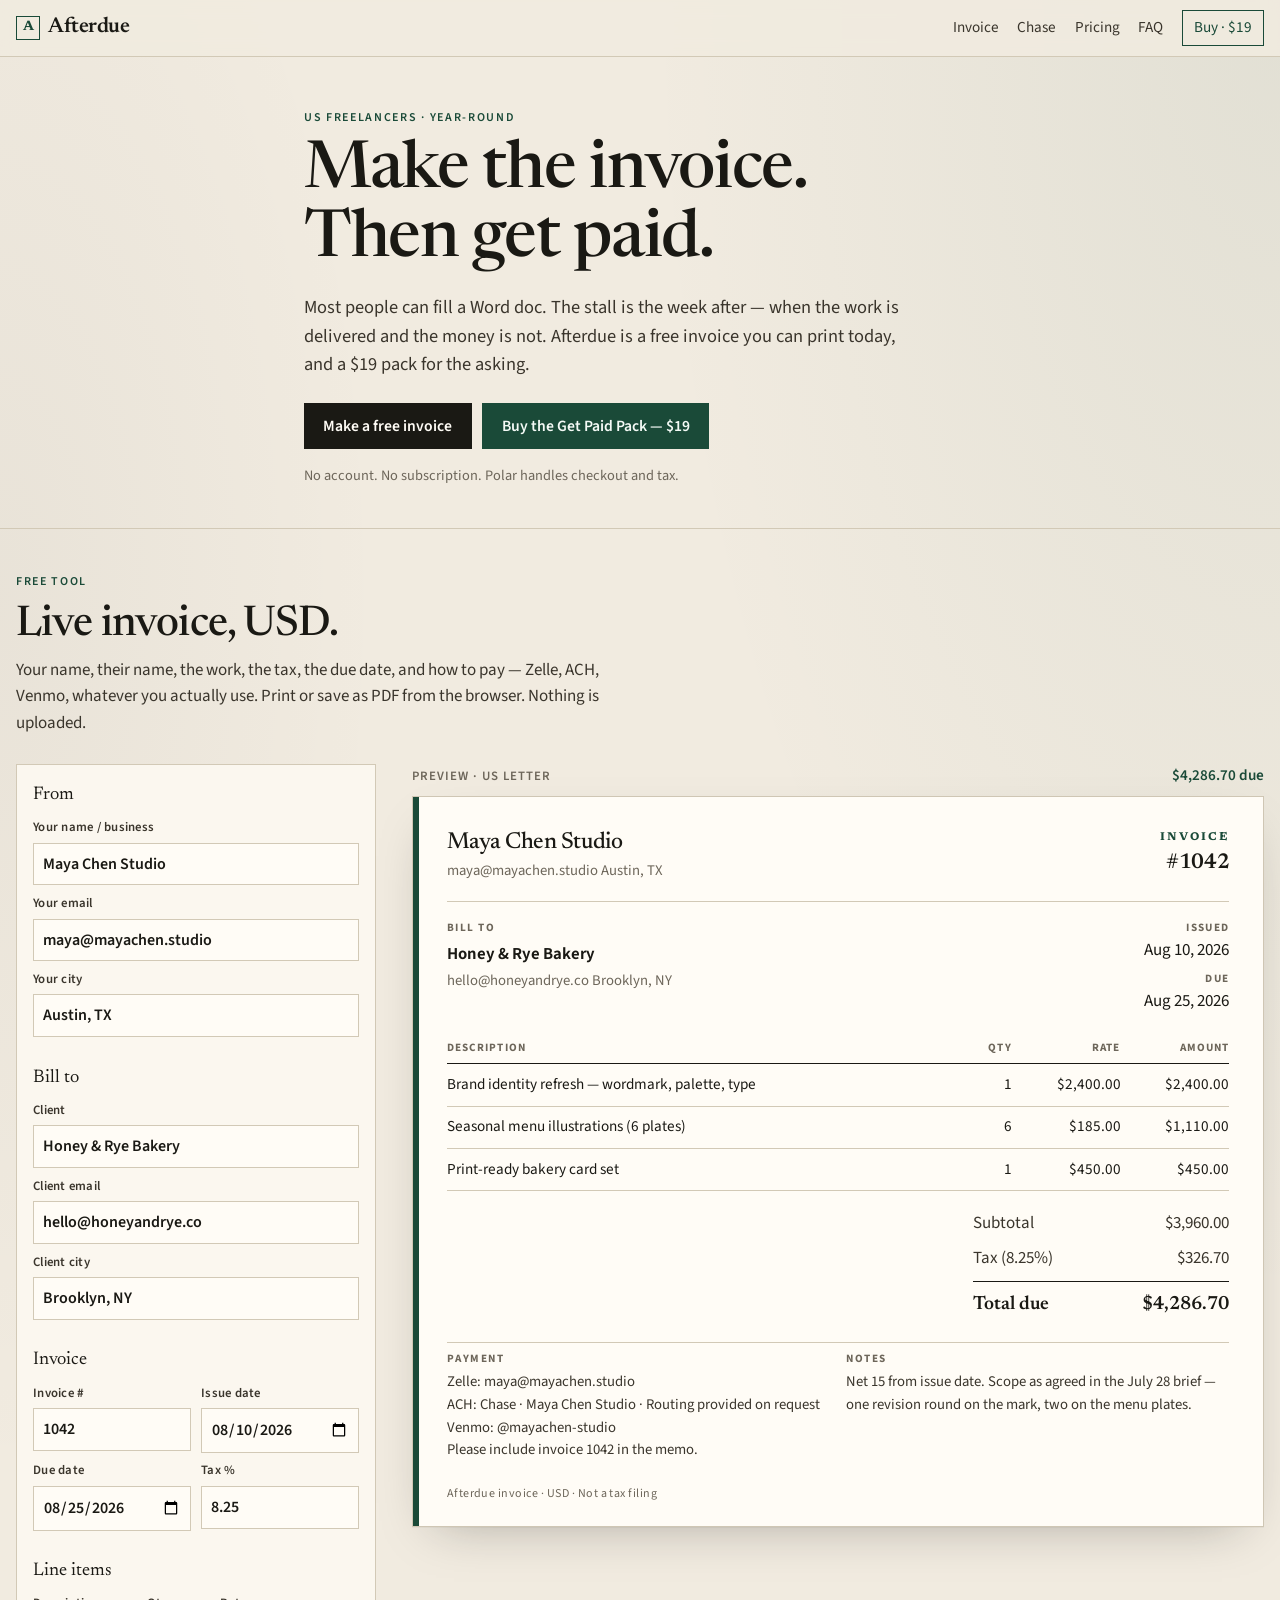
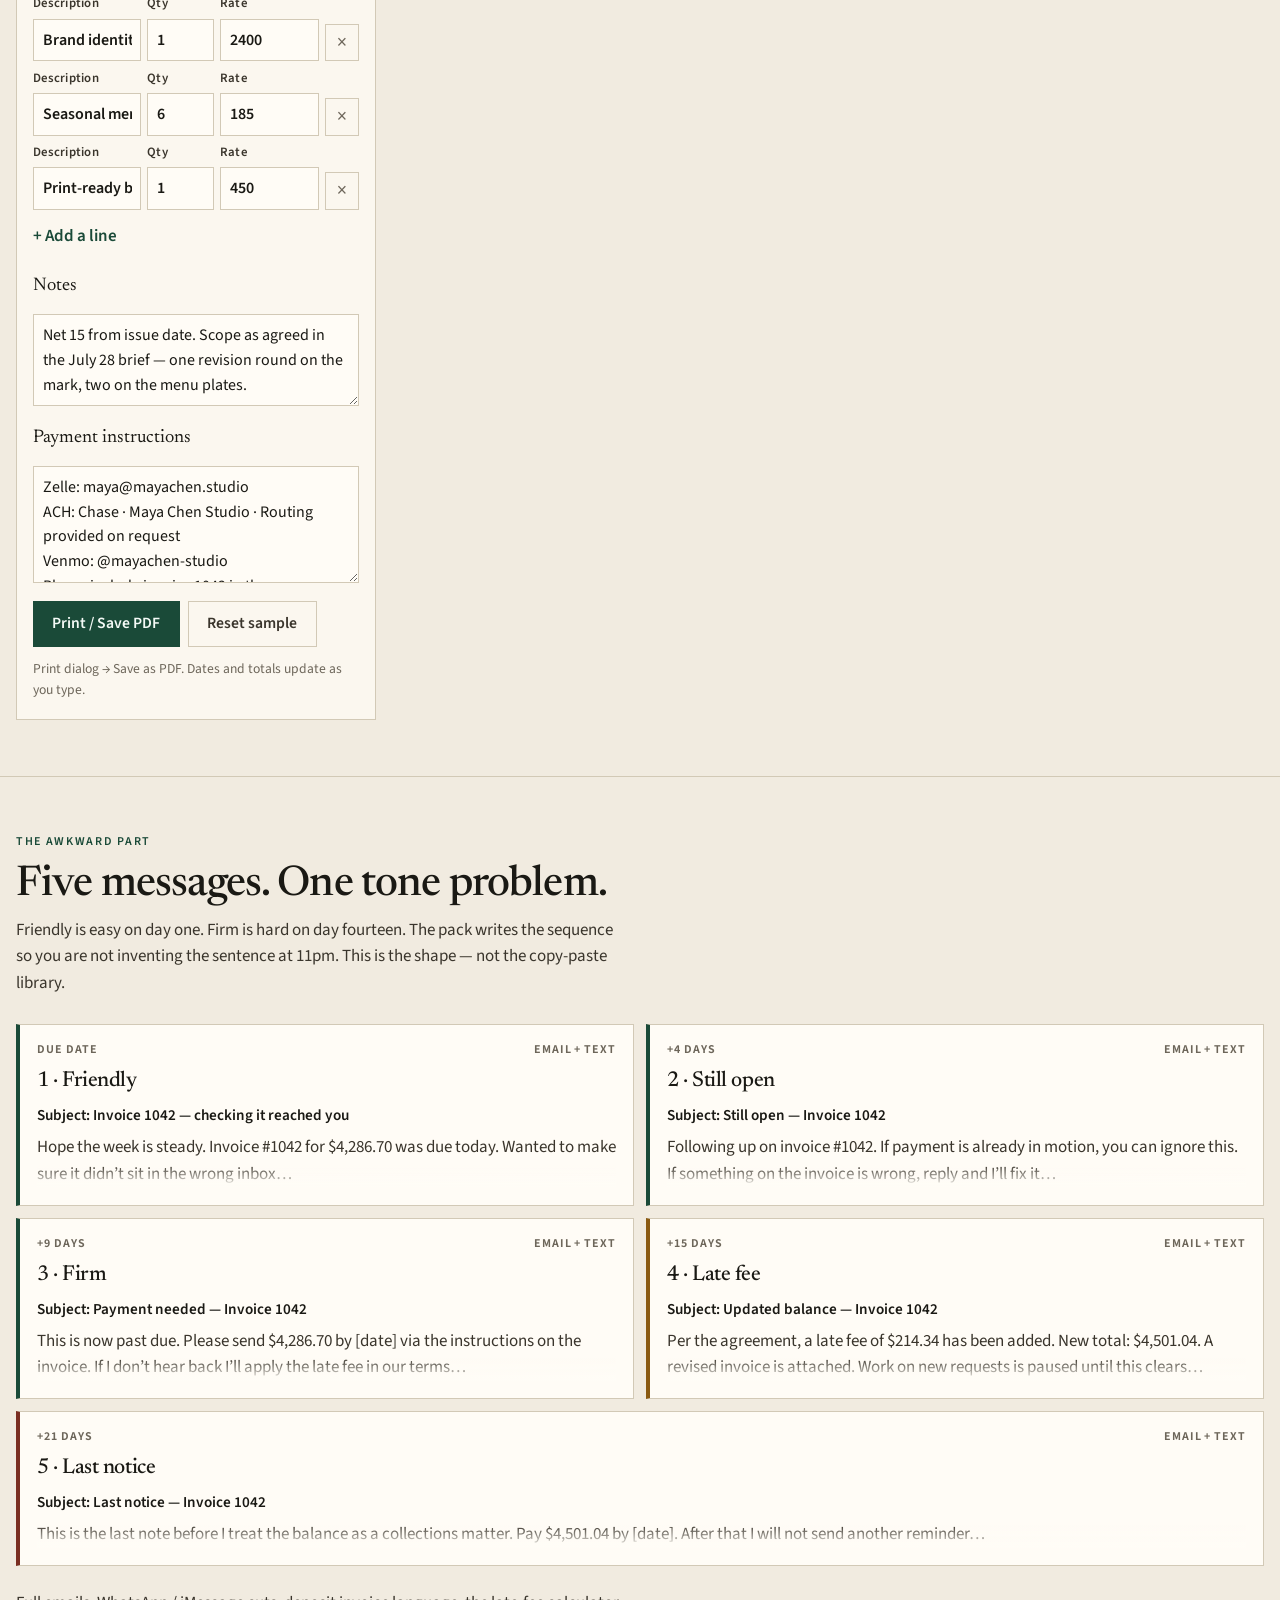
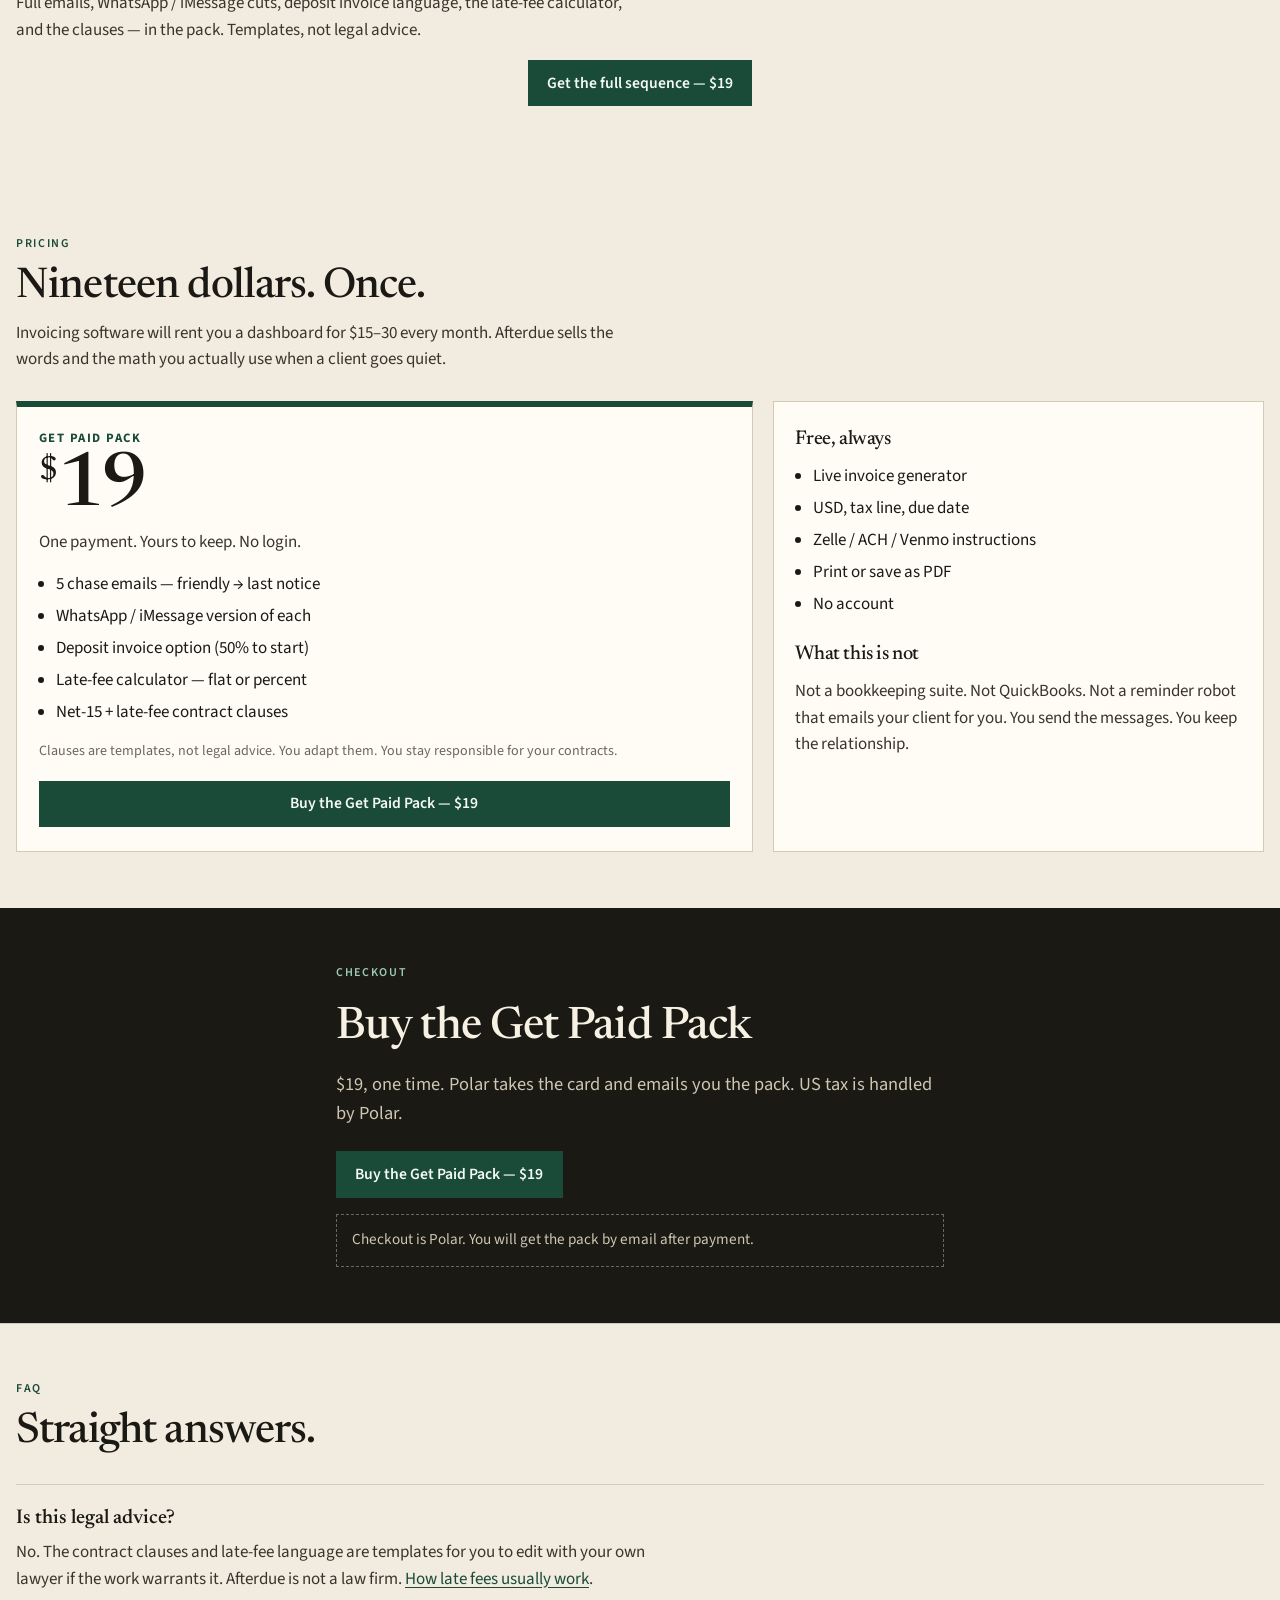
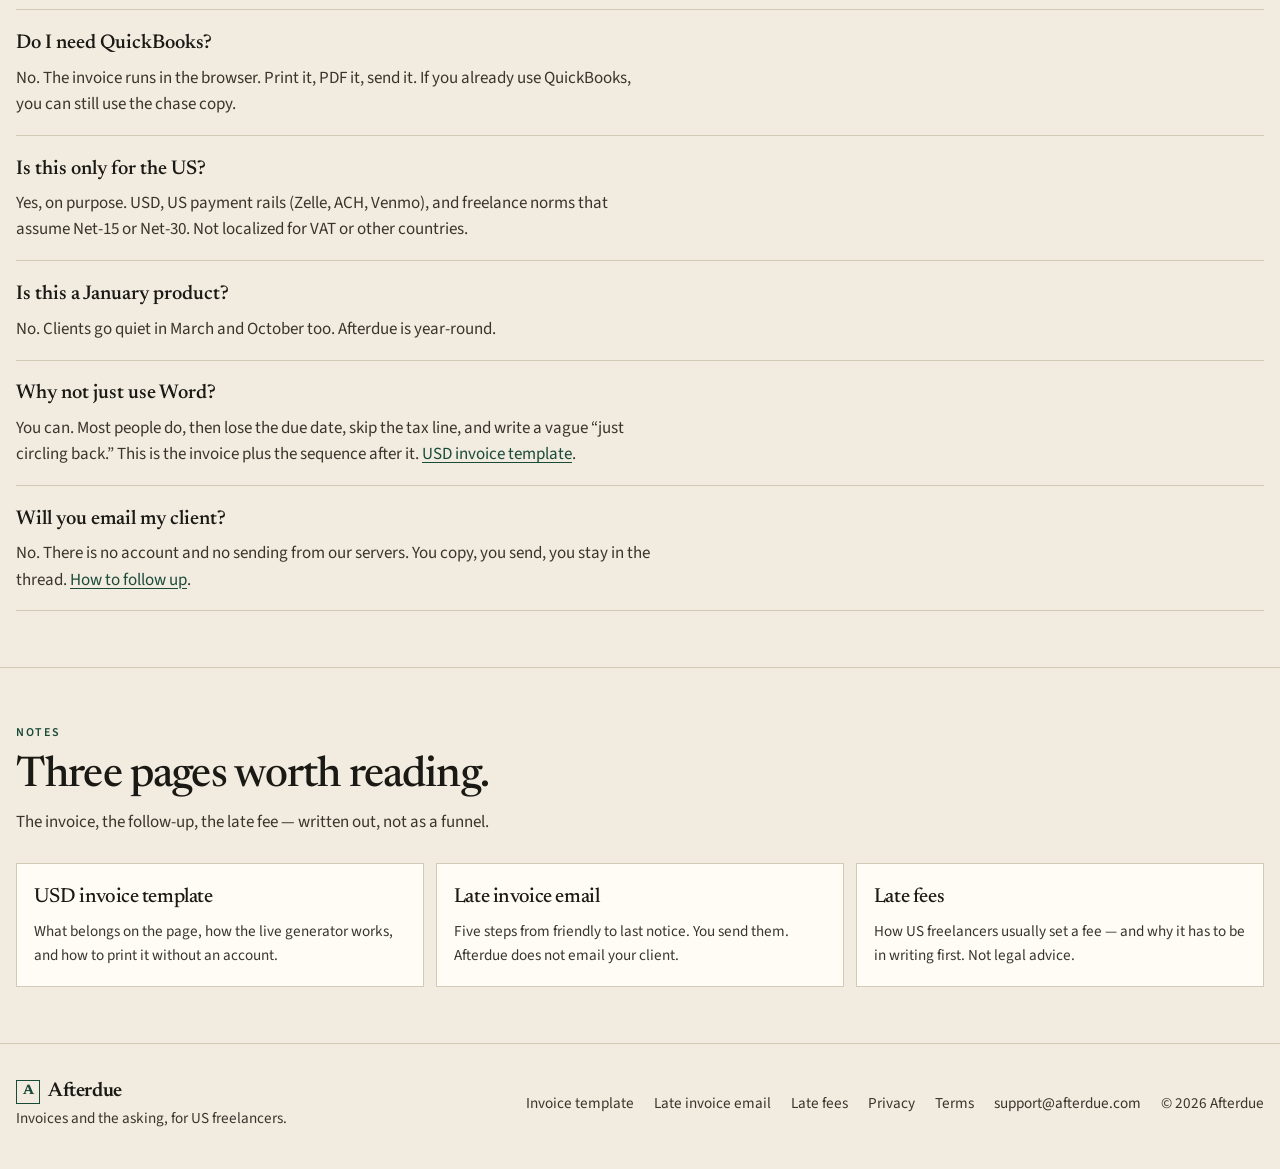
==== index.html @ ce50ef1e "Add Afterdue site, legal pages, and SEO guides" ====
<!DOCTYPE html>
<html lang="en">
<head>
  <meta charset="utf-8">
  <meta name="viewport" content="width=device-width, initial-scale=1">
  <title>Afterdue — Make the invoice. Then get paid.</title>
  <meta name="description" content="A free live invoice for US freelancers, plus a $19 Get Paid Pack: chase messages, deposit language, late-fee math, and Net-15 clauses. No signup. No monthly fee.">
  <link rel="canonical" href="https://afterdue.com/">
  <meta property="og:type" content="website">
  <meta property="og:site_name" content="Afterdue">
  <meta property="og:locale" content="en_US">
  <meta property="og:title" content="Afterdue — Make the invoice. Then get paid.">
  <meta property="og:description" content="A free live invoice for US freelancers, plus a $19 Get Paid Pack: chase messages, deposit language, late-fee math, and Net-15 clauses. No signup. No monthly fee.">
  <meta property="og:url" content="https://afterdue.com/">
  <meta name="twitter:card" content="summary">
  <meta name="twitter:title" content="Afterdue — Make the invoice. Then get paid.">
  <meta name="twitter:description" content="A free live invoice for US freelancers, plus a $19 Get Paid Pack: chase messages, deposit language, late-fee math, and Net-15 clauses. No signup. No monthly fee.">
  <meta name="theme-color" content="#1a1914">
  <link rel="icon" href="favicon.svg" type="image/svg+xml">
  <link rel="preconnect" href="https://fonts.googleapis.com">
  <link rel="preconnect" href="https://fonts.gstatic.com" crossorigin>
  <link href="https://fonts.googleapis.com/css2?family=Newsreader:ital,opsz,wght@0,6..72,400;0,6..72,500;0,6..72,600;0,6..72,700;1,6..72,400;1,6..72,500&family=Source+Sans+3:ital,wght@0,400;0,500;0,600;0,700;1,400&display=swap" rel="stylesheet">
  <link rel="stylesheet" href="styles.css">
  <script type="application/ld+json">
{
  "@context": "https://schema.org",
  "@graph": [
    {
      "@type": "Organization",
      "@id": "https://afterdue.com/#organization",
      "name": "Afterdue",
      "url": "https://afterdue.com",
      "email": "support@afterdue.com",
      "logo": "https://afterdue.com/favicon.svg",
      "founder": {
        "@type": "Person",
        "name": "Abhishek Raj"
      }
    },
    {
      "@type": "WebSite",
      "@id": "https://afterdue.com/#website",
      "name": "Afterdue",
      "url": "https://afterdue.com",
      "description": "A free live invoice for US freelancers, plus a $19 Get Paid Pack: chase messages, deposit language, late-fee math, and Net-15 clauses.",
      "publisher": {
        "@id": "https://afterdue.com/#organization"
      },
      "inLanguage": "en-US"
    },
    {
      "@type": "FAQPage",
      "@id": "https://afterdue.com/#faq",
      "url": "https://afterdue.com/#faq",
      "mainEntity": [
        {
          "@type": "Question",
          "name": "Is this legal advice?",
          "acceptedAnswer": {
            "@type": "Answer",
            "text": "No. The contract clauses and late-fee language are templates for you to edit with your own lawyer if the work warrants it. Afterdue is not a law firm."
          }
        },
        {
          "@type": "Question",
          "name": "Do I need QuickBooks?",
          "acceptedAnswer": {
            "@type": "Answer",
            "text": "No. The invoice runs in the browser. Print it, PDF it, send it. If you already use QuickBooks, you can still use the chase copy."
          }
        },
        {
          "@type": "Question",
          "name": "Is this only for the US?",
          "acceptedAnswer": {
            "@type": "Answer",
            "text": "Yes, on purpose. USD, US payment rails (Zelle, ACH, Venmo), and freelance norms that assume Net-15 or Net-30. Not localized for VAT or other countries."
          }
        },
        {
          "@type": "Question",
          "name": "Is this a January product?",
          "acceptedAnswer": {
            "@type": "Answer",
            "text": "No. Clients go quiet in March and October too. Afterdue is year-round."
          }
        },
        {
          "@type": "Question",
          "name": "Why not just use Word?",
          "acceptedAnswer": {
            "@type": "Answer",
            "text": "You can. Most people do, then lose the due date, skip the tax line, and write a vague “just circling back.” This is the invoice plus the sequence after it."
          }
        },
        {
          "@type": "Question",
          "name": "Will you email my client?",
          "acceptedAnswer": {
            "@type": "Answer",
            "text": "No. There is no account and no sending from our servers. You copy, you send, you stay in the thread."
          }
        }
      ]
    }
  ]
}
  </script>
</head>
<body>
  <a class="skip" href="#invoice">Skip to invoice</a>

  <header class="site-header no-print">
    <div class="wrap header-inner">
      <a class="wordmark" href="#top" aria-label="Afterdue home">
        <span class="mark" aria-hidden="true">A</span>
        Afterdue
      </a>
      <nav class="nav" aria-label="Primary">
        <a href="#invoice">Invoice</a>
        <a href="#chase">Chase</a>
        <a href="#pricing">Pricing</a>
        <a href="#faq">FAQ</a>
        <a class="nav-buy" href="#buy">Buy · $19</a>
      </nav>
      <a class="nav-buy nav-buy-mobile" href="#buy">Buy · $19</a>
    </div>
  </header>

  <main id="top">
    <section class="hero no-print">
      <div class="wrap hero-inner">
        <p class="kicker">US freelancers · year-round</p>
        <h1>Make the invoice.<br>Then get paid.</h1>
        <p class="lede">
          Most people can fill a Word doc. The stall is the week after —
          when the work is delivered and the money is not. Afterdue is a
          free invoice you can print today, and a $19 pack for the asking.
        </p>
        <div class="hero-actions">
          <a class="btn btn-ink" href="#invoice">Make a free invoice</a>
          <a class="btn btn-accent" href="#buy">Buy the Get Paid Pack — $19</a>
        </div>
        <p class="hero-note">No account. No subscription. Polar handles checkout and tax.</p>
      </div>
    </section>

    <section id="invoice" class="invoice-section" aria-labelledby="invoice-heading">
      <div class="wrap">
        <header class="section-head no-print">
          <p class="kicker">Free tool</p>
          <h2 id="invoice-heading">Live invoice, USD.</h2>
          <p class="section-dek">
            Your name, their name, the work, the tax, the due date, and how to pay —
            Zelle, ACH, Venmo, whatever you actually use. Print or save as PDF from the browser.
            Nothing is uploaded.
          </p>
        </header>

        <div class="invoice-layout">
          <form id="invoice-form" class="invoice-form no-print" autocomplete="on">
            <fieldset>
              <legend>From</legend>
              <label>
                Your name / business
                <input type="text" name="fromName" required>
              </label>
              <label>
                Your email
                <input type="email" name="fromEmail">
              </label>
              <label>
                Your city
                <input type="text" name="fromCity">
              </label>
            </fieldset>

            <fieldset>
              <legend>Bill to</legend>
              <label>
                Client
                <input type="text" name="clientName" required>
              </label>
              <label>
                Client email
                <input type="email" name="clientEmail">
              </label>
              <label>
                Client city
                <input type="text" name="clientCity">
              </label>
            </fieldset>

            <fieldset class="meta-grid">
              <legend>Invoice</legend>
              <label>
                Invoice #
                <input type="text" name="invoiceNumber" required>
              </label>
              <label>
                Issue date
                <input type="date" name="issueDate" required>
              </label>
              <label>
                Due date
                <input type="date" name="dueDate" required>
              </label>
              <label>
                Tax %
                <input type="number" name="taxRate" min="0" max="30" step="0.01" inputmode="decimal">
              </label>
            </fieldset>

            <fieldset>
              <legend>Line items</legend>
              <div class="items-head" aria-hidden="true">
                <span>Description</span>
                <span>Qty</span>
                <span>Rate (USD)</span>
                <span></span>
              </div>
              <div id="line-items"></div>
              <button type="button" class="btn-text" id="add-item">+ Add a line</button>
            </fieldset>

            <fieldset>
              <legend>Notes</legend>
              <label class="sr-only" for="notes">Notes</label>
              <textarea id="notes" name="notes" rows="3" placeholder="Scope, revision terms, PO number…"></textarea>
            </fieldset>

            <fieldset>
              <legend>Payment instructions</legend>
              <label class="sr-only" for="payment">Payment instructions</label>
              <textarea id="payment" name="payment" rows="4" placeholder="Zelle, ACH routing, Venmo handle…"></textarea>
            </fieldset>

            <div class="form-actions">
              <button type="button" class="btn btn-accent" id="print-btn">Print / Save PDF</button>
              <button type="button" class="btn btn-ghost" id="reset-btn">Reset sample</button>
            </div>
            <p class="form-hint">Print dialog → Save as PDF. Dates and totals update as you type.</p>
          </form>

          <div class="preview-col">
            <div class="preview-bar no-print">
              <span>Preview · US Letter</span>
              <span id="preview-total" class="preview-total"></span>
            </div>
            <div class="invoice-sheet" id="invoice-sheet">
              <div class="sheet-top">
                <div>
                  <p class="sheet-brand" id="pv-fromName"></p>
                  <p class="sheet-quiet" id="pv-fromMeta"></p>
                </div>
                <div class="sheet-stamp">
                  <span>INVOICE</span>
                  <strong id="pv-number"></strong>
                </div>
              </div>

              <div class="sheet-parties">
                <div>
                  <p class="sheet-label">Bill to</p>
                  <p class="sheet-strong" id="pv-clientName"></p>
                  <p class="sheet-quiet" id="pv-clientMeta"></p>
                </div>
                <dl class="sheet-dates">
                  <div>
                    <dt>Issued</dt>
                    <dd id="pv-issue"></dd>
                  </div>
                  <div>
                    <dt>Due</dt>
                    <dd id="pv-due"></dd>
                  </div>
                </dl>
              </div>

              <table class="sheet-table">
                <thead>
                  <tr>
                    <th>Description</th>
                    <th class="num">Qty</th>
                    <th class="num">Rate</th>
                    <th class="num">Amount</th>
                  </tr>
                </thead>
                <tbody id="pv-items"></tbody>
              </table>

              <div class="sheet-totals">
                <div class="sheet-totals-rows">
                  <div><span>Subtotal</span><span id="pv-subtotal"></span></div>
                  <div id="pv-tax-row"><span id="pv-tax-label">Tax</span><span id="pv-tax"></span></div>
                  <div class="grand"><span>Total due</span><span id="pv-grand"></span></div>
                </div>
              </div>

              <div class="sheet-bottom">
                <div>
                  <p class="sheet-label">Payment</p>
                  <p class="sheet-pre" id="pv-payment"></p>
                </div>
                <div>
                  <p class="sheet-label">Notes</p>
                  <p class="sheet-pre" id="pv-notes"></p>
                </div>
              </div>

              <p class="sheet-foot">Afterdue invoice · USD · Not a tax filing</p>
            </div>
          </div>
        </div>
      </div>
    </section>

    <section id="chase" class="chase-section no-print" aria-labelledby="chase-heading">
      <div class="wrap">
        <header class="section-head">
          <p class="kicker">The awkward part</p>
          <h2 id="chase-heading">Five messages. One tone problem.</h2>
          <p class="section-dek">
            Friendly is easy on day one. Firm is hard on day fourteen.
            The pack writes the sequence so you are not inventing the
            sentence at 11pm. This is the shape — not the copy-paste library.
          </p>
        </header>

        <ol class="chase-list">
          <li>
            <div class="chase-meta">
              <span class="chase-day">Due date</span>
              <span class="chase-ch">Email + text</span>
            </div>
            <h3>1 · Friendly</h3>
            <p class="chase-subject">Subject: Invoice 1042 — checking it reached you</p>
            <p class="chase-body">Hope the week is steady. Invoice #1042 for $4,286.70 was due today. Wanted to make sure it didn’t sit in the wrong inbox…</p>
          </li>
          <li>
            <div class="chase-meta">
              <span class="chase-day">+4 days</span>
              <span class="chase-ch">Email + text</span>
            </div>
            <h3>2 · Still open</h3>
            <p class="chase-subject">Subject: Still open — Invoice 1042</p>
            <p class="chase-body">Following up on invoice #1042. If payment is already in motion, you can ignore this. If something on the invoice is wrong, reply and I’ll fix it…</p>
          </li>
          <li>
            <div class="chase-meta">
              <span class="chase-day">+9 days</span>
              <span class="chase-ch">Email + text</span>
            </div>
            <h3>3 · Firm</h3>
            <p class="chase-subject">Subject: Payment needed — Invoice 1042</p>
            <p class="chase-body">This is now past due. Please send $4,286.70 by [date] via the instructions on the invoice. If I don’t hear back I’ll apply the late fee in our terms…</p>
          </li>
          <li>
            <div class="chase-meta">
              <span class="chase-day">+15 days</span>
              <span class="chase-ch">Email + text</span>
            </div>
            <h3>4 · Late fee</h3>
            <p class="chase-subject">Subject: Updated balance — Invoice 1042</p>
            <p class="chase-body">Per the agreement, a late fee of $214.34 has been added. New total: $4,501.04. A revised invoice is attached. Work on new requests is paused until this clears…</p>
          </li>
          <li>
            <div class="chase-meta">
              <span class="chase-day">+21 days</span>
              <span class="chase-ch">Email + text</span>
            </div>
            <h3>5 · Last notice</h3>
            <p class="chase-subject">Subject: Last notice — Invoice 1042</p>
            <p class="chase-body">This is the last note before I treat the balance as a collections matter. Pay $4,501.04 by [date]. After that I will not send another reminder…</p>
          </li>
        </ol>

        <p class="chase-foot">
          Full emails, WhatsApp / iMessage cuts, deposit invoice language,
          the late-fee calculator, and the clauses — in the pack. Templates, not legal advice.
        </p>
        <p class="center">
          <a class="btn btn-accent" href="#buy">Get the full sequence — $19</a>
        </p>
      </div>
    </section>

    <section id="pricing" class="pricing-section no-print" aria-labelledby="pricing-heading">
      <div class="wrap">
        <header class="section-head">
          <p class="kicker">Pricing</p>
          <h2 id="pricing-heading">Nineteen dollars. Once.</h2>
          <p class="section-dek">
            Invoicing software will rent you a dashboard for $15–30 every month.
            Afterdue sells the words and the math you actually use when a client goes quiet.
          </p>
        </header>

        <div class="price-grid">
          <article class="price-card price-card-main">
            <p class="price-name">Get Paid Pack</p>
            <p class="price-amt"><span>$</span>19</p>
            <p class="price-once">One payment. Yours to keep. No login.</p>
            <ul class="price-list">
              <li>5 chase emails — friendly → last notice</li>
              <li>WhatsApp / iMessage version of each</li>
              <li>Deposit invoice option (50% to start)</li>
              <li>Late-fee calculator — flat or percent</li>
              <li>Net-15 + late-fee contract clauses</li>
            </ul>
            <p class="price-legal">Clauses are templates, not legal advice. You adapt them. You stay responsible for your contracts.</p>
            <a class="btn btn-accent btn-block" href="#buy">Buy the Get Paid Pack — $19</a>
          </article>

          <aside class="price-aside">
            <h3>Free, always</h3>
            <ul>
              <li>Live invoice generator</li>
              <li>USD, tax line, due date</li>
              <li>Zelle / ACH / Venmo instructions</li>
              <li>Print or save as PDF</li>
              <li>No account</li>
            </ul>
            <h3>What this is not</h3>
            <p>
              Not a bookkeeping suite. Not QuickBooks. Not a reminder robot
              that emails your client for you. You send the messages.
              You keep the relationship.
            </p>
          </aside>
        </div>
      </div>
    </section>

    <section id="buy" class="buy-section no-print" aria-labelledby="buy-heading">
      <div class="wrap buy-inner">
        <p class="kicker">Checkout</p>
        <h2 id="buy-heading">Buy the Get Paid Pack</h2>
        <p class="lede">
          $19, one time. Polar takes the card and emails you the pack.
          US tax is handled by Polar.
        </p>
        <a class="btn btn-accent" id="buy-btn" href="#buy" data-polar-checkout>
          Buy the Get Paid Pack — $19
        </a>
        <p class="buy-placeholder" id="buy-status" role="status">
          Polar checkout connects as soon as the product link is in.
        </p>
      </div>
    </section>

    <section id="faq" class="faq-section no-print" aria-labelledby="faq-heading">
      <div class="wrap">
        <header class="section-head">
          <p class="kicker">FAQ</p>
          <h2 id="faq-heading">Straight answers.</h2>
        </header>
        <dl class="faq">
          <div>
            <dt>Is this legal advice?</dt>
            <dd>No. The contract clauses and late-fee language are templates for you to edit with your own lawyer if the work warrants it. Afterdue is not a law firm. <a href="invoice-late-fee.html">How late fees usually work</a>.</dd>
          </div>
          <div>
            <dt>Do I need QuickBooks?</dt>
            <dd>No. The invoice runs in the browser. Print it, PDF it, send it. If you already use QuickBooks, you can still use the chase copy.</dd>
          </div>
          <div>
            <dt>Is this only for the US?</dt>
            <dd>Yes, on purpose. USD, US payment rails (Zelle, ACH, Venmo), and freelance norms that assume Net-15 or Net-30. Not localized for VAT or other countries.</dd>
          </div>
          <div>
            <dt>Is this a January product?</dt>
            <dd>No. Clients go quiet in March and October too. Afterdue is year-round.</dd>
          </div>
          <div>
            <dt>Why not just use Word?</dt>
            <dd>You can. Most people do, then lose the due date, skip the tax line, and write a vague “just circling back.” This is the invoice plus the sequence after it. <a href="invoice-template.html">USD invoice template</a>.</dd>
          </div>
          <div>
            <dt>Will you email my client?</dt>
            <dd>No. There is no account and no sending from our servers. You copy, you send, you stay in the thread. <a href="late-invoice-email.html">How to follow up</a>.</dd>
          </div>
        </dl>
      </div>
    </section>

    <section id="guides" class="guides-section no-print" aria-labelledby="guides-heading">
      <div class="wrap">
        <header class="section-head">
          <p class="kicker">Notes</p>
          <h2 id="guides-heading">Three pages worth reading.</h2>
          <p class="section-dek">
            The invoice, the follow-up, the late fee — written out, not as a funnel.
          </p>
        </header>
        <div class="guide-grid">
          <a class="guide-card" href="invoice-template.html">
            <h3>USD invoice template</h3>
            <p>What belongs on the page, how the live generator works, and how to print it without an account.</p>
          </a>
          <a class="guide-card" href="late-invoice-email.html">
            <h3>Late invoice email</h3>
            <p>Five steps from friendly to last notice. You send them. Afterdue does not email your client.</p>
          </a>
          <a class="guide-card" href="invoice-late-fee.html">
            <h3>Late fees</h3>
            <p>How US freelancers usually set a fee — and why it has to be in writing first. Not legal advice.</p>
          </a>
        </div>
      </div>
    </section>
  </main>

  <footer class="site-footer no-print">
    <div class="wrap footer-inner">
      <div>
        <p class="wordmark foot-mark"><span class="mark" aria-hidden="true">A</span> Afterdue</p>
        <p>Invoices and the asking, for US freelancers.</p>
      </div>
      <div class="footer-links">
        <a href="invoice-template.html">Invoice template</a>
        <a href="late-invoice-email.html">Late invoice email</a>
        <a href="invoice-late-fee.html">Late fees</a>
        <a href="privacy.html">Privacy</a>
        <a href="terms.html">Terms</a>
        <a href="mailto:support@afterdue.com">support@afterdue.com</a>
        <span>© 2026 Afterdue</span>
      </div>
    </div>
  </footer>

  <script src="config.js"></script>
  <script src="app.js"></script>
</body>
</html>
---- styles.css ----
/* Afterdue — paper, ink, one green. */

:root {
  --paper: #f1ebe0;
  --paper-deep: #e7dfd0;
  --sheet: #fffcf6;
  --ink: #1a1914;
  --ink-2: #3a352c;
  --ink-3: #6d665a;
  --rule: #d2c9b6;
  --accent: #1a4a38;
  --accent-2: #14382b;
  --accent-wash: #dce8e1;
  --late: #7a2e22;
  --warn: #8a5a12;
  --max: 72rem; /* 1152; content sits inside 1280 canvas */
  --page: 80rem; /* 1280 */
  --serif: "Newsreader", "Iowan Old Style", Palatino, "Palatino Linotype", Georgia, serif;
  --sans: "Source Sans 3", ui-sans-serif, system-ui, -apple-system, "Segoe UI", sans-serif;
  --shadow: 0 1px 0 rgba(26, 25, 20, 0.04), 0 18px 50px -24px rgba(26, 25, 20, 0.35);
}

*, *::before, *::after { box-sizing: border-box; }

html {
  scroll-behavior: smooth;
}

@media (prefers-reduced-motion: reduce) {
  html { scroll-behavior: auto; }
  * { transition: none !important; }
}

body {
  margin: 0;
  color: var(--ink);
  font-family: var(--sans);
  font-size: 1.0625rem;
  line-height: 1.55;
  background:
    radial-gradient(ellipse 90% 40% at 100% 0%, rgba(26, 74, 56, 0.07), transparent 55%),
    radial-gradient(ellipse 60% 30% at 0% 10%, rgba(26, 25, 20, 0.04), transparent 50%),
    var(--paper);
  -webkit-font-smoothing: antialiased;
}

img, svg { display: block; max-width: 100%; }

h1, h2, h3, .wordmark, .sheet-brand, .sheet-stamp, .price-amt {
  font-family: var(--serif);
  font-weight: 500;
  letter-spacing: -0.02em;
}

h1, h2, h3 { margin: 0 0 0.5rem; color: var(--ink); }

a { color: var(--accent); text-underline-offset: 0.18em; }
a:hover { color: var(--accent-2); }

.skip {
  position: absolute;
  left: 0.75rem;
  top: -3rem;
  background: var(--ink);
  color: var(--sheet);
  padding: 0.5rem 0.75rem;
  z-index: 20;
}
.skip:focus { top: 0.75rem; }

.sr-only {
  position: absolute;
  width: 1px;
  height: 1px;
  padding: 0;
  margin: -1px;
  overflow: hidden;
  clip: rect(0, 0, 0, 0);
  border: 0;
}

.wrap {
  width: min(100% - 2rem, var(--page));
  margin-inline: auto;
}

.kicker {
  margin: 0 0 0.65rem;
  font-size: 0.75rem;
  font-weight: 600;
  letter-spacing: 0.14em;
  text-transform: uppercase;
  color: var(--accent);
}

/* Header */
.site-header {
  position: sticky;
  top: 0;
  z-index: 10;
  background: color-mix(in srgb, var(--paper) 88%, transparent);
  backdrop-filter: blur(10px);
  border-bottom: 1px solid var(--rule);
}

.header-inner {
  display: flex;
  align-items: center;
  justify-content: space-between;
  min-height: 3.5rem;
  gap: 1rem;
}

.wordmark {
  display: inline-flex;
  align-items: center;
  gap: 0.5rem;
  color: var(--ink);
  text-decoration: none;
  font-size: 1.35rem;
  font-weight: 600;
}

.wordmark:hover { color: var(--ink); }

.mark {
  display: grid;
  place-items: center;
  width: 1.5rem;
  height: 1.5rem;
  border: 1.5px solid var(--accent);
  color: var(--accent);
  font-family: var(--serif);
  font-size: 0.85rem;
  font-weight: 700;
  line-height: 1;
}

.nav-buy-mobile { display: inline-block; }

.nav {
  display: none;
  align-items: center;
  gap: 1.15rem;
  font-size: 0.95rem;
}

.nav a {
  color: var(--ink-2);
  text-decoration: none;
}

.nav a:hover { color: var(--ink); }

.nav-buy {
  padding: 0.35rem 0.7rem;
  border: 1px solid var(--accent);
  color: var(--accent) !important;
}

@media (min-width: 720px) {
  .nav { display: flex; }
  .nav-buy-mobile { display: none; }
}

/* Buttons */
.btn {
  display: inline-flex;
  align-items: center;
  justify-content: center;
  padding: 0.8rem 1.15rem;
  border: 1px solid transparent;
  font: inherit;
  font-weight: 600;
  font-size: 0.98rem;
  text-decoration: none;
  cursor: pointer;
  line-height: 1.2;
}

.btn:focus-visible {
  outline: 2px solid var(--accent);
  outline-offset: 3px;
}

.btn-ink {
  background: var(--ink);
  color: var(--sheet);
}

.btn-ink:hover { background: #000; color: var(--sheet); }

.btn-accent {
  background: var(--accent);
  color: #f4faf6;
}

.btn-accent:hover { background: var(--accent-2); color: #f4faf6; }

.btn-ghost {
  background: transparent;
  border-color: var(--rule);
  color: var(--ink-2);
}

.btn-ghost:hover { border-color: var(--ink); color: var(--ink); }

.btn-text {
  background: none;
  border: 0;
  padding: 0.35rem 0;
  color: var(--accent);
  font: inherit;
  font-weight: 600;
  cursor: pointer;
}

.btn-text:hover { color: var(--accent-2); }

.btn-block { width: 100%; }

.btn:disabled {
  opacity: 0.55;
  cursor: not-allowed;
}

/* Hero */
.hero {
  padding: 3.25rem 0 2.5rem;
  border-bottom: 1px solid var(--rule);
}

.hero-inner { max-width: 42rem; }

.hero h1 {
  font-size: clamp(2.4rem, 6vw, 4.1rem);
  line-height: 1.05;
  font-weight: 500;
  margin-bottom: 1.1rem;
}

.lede {
  font-size: 1.15rem;
  color: var(--ink-2);
  margin: 0 0 1.5rem;
  max-width: 38rem;
}

.hero-actions {
  display: flex;
  flex-wrap: wrap;
  gap: 0.65rem;
}

.hero-note {
  margin: 1rem 0 0;
  font-size: 0.9rem;
  color: var(--ink-3);
}

/* Sections */
.section-head { max-width: 38rem; margin-bottom: 1.75rem; }

.section-head h2 {
  font-size: clamp(1.85rem, 4vw, 2.65rem);
  line-height: 1.12;
}

.section-dek {
  margin: 0;
  color: var(--ink-2);
}

.invoice-section { padding: 2.75rem 0 3.5rem; }
.chase-section,
.pricing-section,
.faq-section { padding: 3.5rem 0; }
.chase-section,
.faq-section { border-top: 1px solid var(--rule); }

/* Invoice form */
.invoice-layout {
  display: grid;
  gap: 1.75rem;
}

@media (min-width: 980px) {
  .invoice-layout {
    grid-template-columns: minmax(18rem, 22.5rem) minmax(0, 1fr);
    align-items: start;
    gap: 2.25rem;
  }
  .preview-col { position: sticky; top: 4.25rem; }
}

.invoice-form {
  background: color-mix(in srgb, var(--sheet) 70%, var(--paper));
  border: 1px solid var(--rule);
  padding: 1rem 1rem 1.15rem;
}

fieldset {
  border: 0;
  margin: 0 0 1.1rem;
  padding: 0;
}

legend {
  font-family: var(--serif);
  font-size: 1.15rem;
  margin-bottom: 0.55rem;
  padding: 0;
}

label {
  display: block;
  margin-bottom: 0.55rem;
  font-size: 0.8rem;
  font-weight: 600;
  letter-spacing: 0.02em;
  color: var(--ink-2);
}

input, textarea {
  display: block;
  width: 100%;
  margin-top: 0.28rem;
  padding: 0.5rem 0.55rem;
  border: 1px solid var(--rule);
  background: var(--sheet);
  color: var(--ink);
  font: inherit;
  font-size: 1rem;
  border-radius: 0;
}

input:focus, textarea:focus {
  outline: 2px solid var(--accent);
  outline-offset: 1px;
}

textarea { resize: vertical; min-height: 4.5rem; }

.meta-grid {
  display: grid;
  grid-template-columns: 1fr 1fr;
  gap: 0 0.65rem;
}

.meta-grid legend { grid-column: 1 / -1; }

.items-head {
  display: none;
}

.line-item {
  display: grid;
  grid-template-columns: 1fr 4.2rem 6.2rem auto;
  gap: 0.35rem;
  align-items: end;
  margin-bottom: 0.45rem;
}

.line-item label { margin: 0; }

.item-remove {
  height: 2.35rem;
  width: 2.15rem;
  border: 1px solid var(--rule);
  background: transparent;
  color: var(--ink-3);
  cursor: pointer;
  font-size: 1.1rem;
  line-height: 1;
}

.item-remove:hover { border-color: var(--late); color: var(--late); }

.form-actions {
  display: flex;
  flex-wrap: wrap;
  gap: 0.5rem;
  margin-top: 0.35rem;
}

.form-hint {
  margin: 0.7rem 0 0;
  font-size: 0.85rem;
  color: var(--ink-3);
}

/* Preview */
.preview-bar {
  display: flex;
  justify-content: space-between;
  align-items: baseline;
  margin-bottom: 0.55rem;
  font-size: 0.8rem;
  letter-spacing: 0.08em;
  text-transform: uppercase;
  color: var(--ink-3);
  font-weight: 600;
}

.preview-total { letter-spacing: 0; text-transform: none; color: var(--accent); font-size: 0.95rem; }

.invoice-sheet {
  background: var(--sheet);
  box-shadow: var(--shadow);
  border: 1px solid #cfc6b4;
  padding: 1.5rem 1.35rem 1.15rem;
  min-height: 28rem;
  position: relative;
}

.invoice-sheet::before {
  content: "";
  position: absolute;
  left: 0;
  top: 0;
  bottom: 0;
  width: 6px;
  background: var(--accent);
}

.sheet-top {
  display: flex;
  justify-content: space-between;
  gap: 1rem;
  padding-bottom: 1.1rem;
  border-bottom: 1px solid var(--rule);
}

.sheet-brand {
  margin: 0;
  font-size: 1.45rem;
  line-height: 1.2;
}

.sheet-quiet {
  margin: 0.2rem 0 0;
  color: var(--ink-3);
  font-size: 0.92rem;
}

.sheet-stamp {
  text-align: right;
}

.sheet-stamp span {
  display: block;
  font-size: 0.7rem;
  letter-spacing: 0.18em;
  font-weight: 700;
  color: var(--accent);
}

.sheet-stamp strong {
  display: block;
  font-size: 1.35rem;
  font-weight: 600;
}

.sheet-parties {
  display: grid;
  grid-template-columns: 1fr 1fr;
  gap: 1rem;
  padding: 1.1rem 0;
}

.sheet-label {
  margin: 0 0 0.25rem;
  font-size: 0.7rem;
  letter-spacing: 0.14em;
  text-transform: uppercase;
  font-weight: 700;
  color: var(--ink-3);
}

.sheet-strong { margin: 0; font-weight: 650; font-size: 1.05rem; }

.sheet-dates {
  margin: 0;
  display: grid;
  gap: 0.45rem;
  justify-items: end;
  text-align: right;
}

.sheet-dates div { margin: 0; }
.sheet-dates dt {
  font-size: 0.7rem;
  letter-spacing: 0.12em;
  text-transform: uppercase;
  color: var(--ink-3);
  font-weight: 700;
}
.sheet-dates dd { margin: 0; font-variant-numeric: tabular-nums; }

.sheet-table {
  width: 100%;
  border-collapse: collapse;
  font-size: 0.95rem;
}

.sheet-table th {
  text-align: left;
  font-size: 0.7rem;
  letter-spacing: 0.1em;
  text-transform: uppercase;
  color: var(--ink-3);
  font-weight: 700;
  padding: 0.45rem 0;
  border-bottom: 1px solid var(--ink);
}

.sheet-table td {
  padding: 0.55rem 0;
  border-bottom: 1px solid var(--rule);
  vertical-align: top;
}

.sheet-table .num,
.sheet-table th.num { text-align: right; font-variant-numeric: tabular-nums; }

.sheet-totals {
  display: flex;
  justify-content: flex-end;
  padding: 0.9rem 0 1.1rem;
}

.sheet-totals-rows {
  width: min(100%, 16rem);
}

.sheet-totals-rows div {
  display: flex;
  justify-content: space-between;
  padding: 0.28rem 0;
  color: var(--ink-2);
  font-variant-numeric: tabular-nums;
}

.sheet-totals-rows .grand {
  margin-top: 0.35rem;
  padding-top: 0.5rem;
  border-top: 1.5px solid var(--ink);
  color: var(--ink);
  font-family: var(--serif);
  font-size: 1.2rem;
  font-weight: 600;
}

.sheet-bottom {
  display: grid;
  gap: 1rem;
  padding-top: 0.4rem;
  border-top: 1px solid var(--rule);
}

@media (min-width: 640px) {
  .sheet-bottom { grid-template-columns: 1fr 1fr; }
  .invoice-sheet { padding: 2rem 2.1rem 1.4rem; }
}

.sheet-pre {
  margin: 0;
  white-space: pre-wrap;
  font-size: 0.92rem;
  color: var(--ink-2);
}

.sheet-foot {
  margin: 1.4rem 0 0;
  font-size: 0.75rem;
  color: var(--ink-3);
  letter-spacing: 0.04em;
}

/* Chase */
.chase-list {
  list-style: none;
  margin: 0;
  padding: 0;
  display: grid;
  gap: 0.75rem;
}

@media (min-width: 860px) {
  .chase-list { grid-template-columns: 1fr 1fr; }
  .chase-list li:last-child { grid-column: 1 / -1; }
}

.chase-list li {
  background: var(--sheet);
  border: 1px solid var(--rule);
  border-left: 4px solid var(--accent);
  padding: 1rem 1.05rem 1.1rem;
}

.chase-list li:nth-child(4) { border-left-color: var(--warn); }
.chase-list li:nth-child(5) { border-left-color: var(--late); }

.chase-meta {
  display: flex;
  justify-content: space-between;
  gap: 0.75rem;
  font-size: 0.75rem;
  letter-spacing: 0.08em;
  text-transform: uppercase;
  font-weight: 650;
  color: var(--ink-3);
  margin-bottom: 0.35rem;
}

.chase-list h3 {
  font-size: 1.35rem;
  margin-bottom: 0.35rem;
}

.chase-subject {
  margin: 0 0 0.4rem;
  font-weight: 600;
  font-size: 0.95rem;
}

.chase-body {
  margin: 0;
  color: var(--ink-2);
  position: relative;
}

.chase-body::after {
  content: "";
  position: absolute;
  inset: auto 0 0 0;
  height: 1.4rem;
  background: linear-gradient(transparent, var(--sheet));
  pointer-events: none;
}

.chase-foot {
  margin: 1.5rem 0 1rem;
  color: var(--ink-2);
  max-width: 38rem;
}

.center { text-align: center; }

/* Pricing */
.price-grid {
  display: grid;
  gap: 1.25rem;
}

@media (min-width: 800px) {
  .price-grid { grid-template-columns: 1.2fr 0.8fr; align-items: stretch; }
}

.price-card,
.price-aside {
  background: var(--sheet);
  border: 1px solid var(--rule);
  padding: 1.4rem 1.35rem 1.5rem;
}

.price-card-main { border-top: 6px solid var(--accent); }

.price-name {
  margin: 0;
  font-size: 0.8rem;
  letter-spacing: 0.12em;
  text-transform: uppercase;
  font-weight: 700;
  color: var(--accent);
}

.price-amt {
  margin: 0.2rem 0;
  font-size: clamp(3.4rem, 8vw, 4.6rem);
  line-height: 1;
}

.price-amt span { font-size: 0.45em; vertical-align: super; margin-right: 0.05em; }

.price-once { margin: 0 0 1rem; color: var(--ink-2); }

.price-list,
.price-aside ul {
  margin: 0 0 1rem;
  padding: 0 0 0 1.1rem;
}

.price-list li,
.price-aside li { margin: 0.35rem 0; }

.price-legal {
  font-size: 0.88rem;
  color: var(--ink-3);
  margin: 0 0 1.1rem;
}

.price-aside h3 {
  font-size: 1.25rem;
  margin: 0 0 0.5rem;
}

.price-aside h3 + p,
.price-aside p { margin: 0; color: var(--ink-2); }

.price-aside h3:nth-of-type(2) { margin-top: 1.4rem; }

/* Buy */
.buy-section {
  padding: 3.5rem 0;
  background: var(--ink);
  color: #ece6d8;
}

.buy-section .kicker { color: #9dccb4; }
.buy-section h2 { color: #f7f1e4; font-size: clamp(1.9rem, 4vw, 2.8rem); }
.buy-section .lede { color: #cfc6b4; }

.buy-inner { max-width: 38rem; }

.buy-placeholder {
  margin: 1rem 0 0;
  padding: 0.85rem 0.95rem;
  border: 1px dashed #6d665a;
  color: #cfc6b4;
  font-size: 0.95rem;
}

.buy-section .btn-accent:disabled {
  opacity: 0.7;
}

/* FAQ */
.faq {
  margin: 0;
  display: grid;
  gap: 0;
  border-top: 1px solid var(--rule);
}

.faq > div {
  padding: 1.1rem 0;
  border-bottom: 1px solid var(--rule);
}

.faq dt {
  font-family: var(--serif);
  font-size: 1.25rem;
  font-weight: 550;
  margin-bottom: 0.35rem;
}

.faq dd {
  margin: 0;
  color: var(--ink-2);
  max-width: 40rem;
}

/* Footer */
.site-footer {
  padding: 2rem 0 2.4rem;
  border-top: 1px solid var(--rule);
  color: var(--ink-2);
  font-size: 0.95rem;
}

.footer-inner {
  display: flex;
  flex-wrap: wrap;
  justify-content: space-between;
  gap: 1.25rem;
}

.foot-mark {
  margin: 0 0 0.25rem;
  font-size: 1.25rem;
}

.site-footer p { margin: 0; }

.footer-links {
  display: flex;
  flex-wrap: wrap;
  gap: 0.9rem 1.25rem;
  align-items: center;
}

.footer-links a { color: var(--ink-2); text-decoration: none; }
.footer-links a:hover { color: var(--accent); }

/* Legal + guide pages */
.legal-page { padding: 3rem 0 4rem; }
.legal-page .wrap { max-width: 40rem; }
.legal-page h1 {
  font-size: clamp(2rem, 5vw, 3rem);
  line-height: 1.1;
  margin-bottom: 0.35rem;
}
.legal-page h2 {
  font-size: 1.55rem;
  line-height: 1.2;
  margin: 2rem 0 0.6rem;
}
.legal-page h3 {
  font-size: 1.2rem;
  margin: 1.45rem 0 0.4rem;
}
.legal-page p,
.legal-page li { color: var(--ink-2); }
.legal-page ul,
.legal-page ol {
  padding-left: 1.2rem;
  margin: 0 0 1rem;
}
.legal-page li { margin: 0.35rem 0; }
.legal-page .legal-date {
  margin: 0 0 1.5rem;
  color: var(--ink-3);
  font-size: 0.95rem;
}
.legal-page .callout {
  background: var(--sheet);
  border: 1px solid var(--rule);
  border-left: 4px solid var(--accent);
  padding: 1rem 1.1rem;
  margin: 1.5rem 0;
}
.legal-page .callout p:last-child { margin-bottom: 0; }
.legal-page .related {
  margin-top: 2.25rem;
  padding-top: 1.25rem;
  border-top: 1px solid var(--rule);
}
.legal-page .related h2 { margin-top: 0; }
.legal-page table {
  width: 100%;
  border-collapse: collapse;
  font-size: 0.95rem;
  margin: 0 0 1.15rem;
}
.legal-page th,
.legal-page td {
  text-align: left;
  padding: 0.45rem 0.35rem 0.45rem 0;
  border-bottom: 1px solid var(--rule);
  color: var(--ink-2);
}
.legal-page th {
  color: var(--ink-3);
  font-size: 0.72rem;
  letter-spacing: 0.08em;
  text-transform: uppercase;
}
.legal-page blockquote {
  margin: 1rem 0;
  padding: 0.1rem 0 0.1rem 1rem;
  border-left: 3px solid var(--accent);
  color: var(--ink-2);
}
.legal-page .sheet-pre { margin: 0.4rem 0 1rem; }

/* Home guides */
.guides-section {
  padding: 3.5rem 0;
  border-top: 1px solid var(--rule);
}
.guide-grid {
  display: grid;
  gap: 0.75rem;
}
@media (min-width: 800px) {
  .guide-grid { grid-template-columns: 1fr 1fr 1fr; }
}
.guide-card {
  display: block;
  background: var(--sheet);
  border: 1px solid var(--rule);
  padding: 1.1rem 1.05rem 1.2rem;
  text-decoration: none;
  color: inherit;
}
.guide-card:hover {
  border-color: var(--accent);
  color: inherit;
}
.guide-card h3 {
  font-size: 1.28rem;
  margin-bottom: 0.4rem;
}
.guide-card p {
  margin: 0;
  color: var(--ink-2);
  font-size: 0.95rem;
}

/* Print */
@media print {
  @page { size: letter; margin: 0.55in; }

  body {
    background: #fff;
    color: #111;
  }

  .no-print { display: none !important; }

  .invoice-section { padding: 0; }
  .wrap { width: 100%; }

  .invoice-layout { display: block; }

  .invoice-sheet {
    box-shadow: none;
    border: 0;
    padding: 0;
    min-height: 0;
  }

  .invoice-sheet::before { display: none; }

  .sheet-foot { color: #666; }
}

@media (max-width: 520px) {
  .line-item {
    grid-template-columns: 1fr 1fr auto;
  }
  .line-item .item-desc { grid-column: 1 / -1; }
  .sheet-parties { grid-template-columns: 1fr; }
  .sheet-dates { justify-items: start; text-align: left; }
}
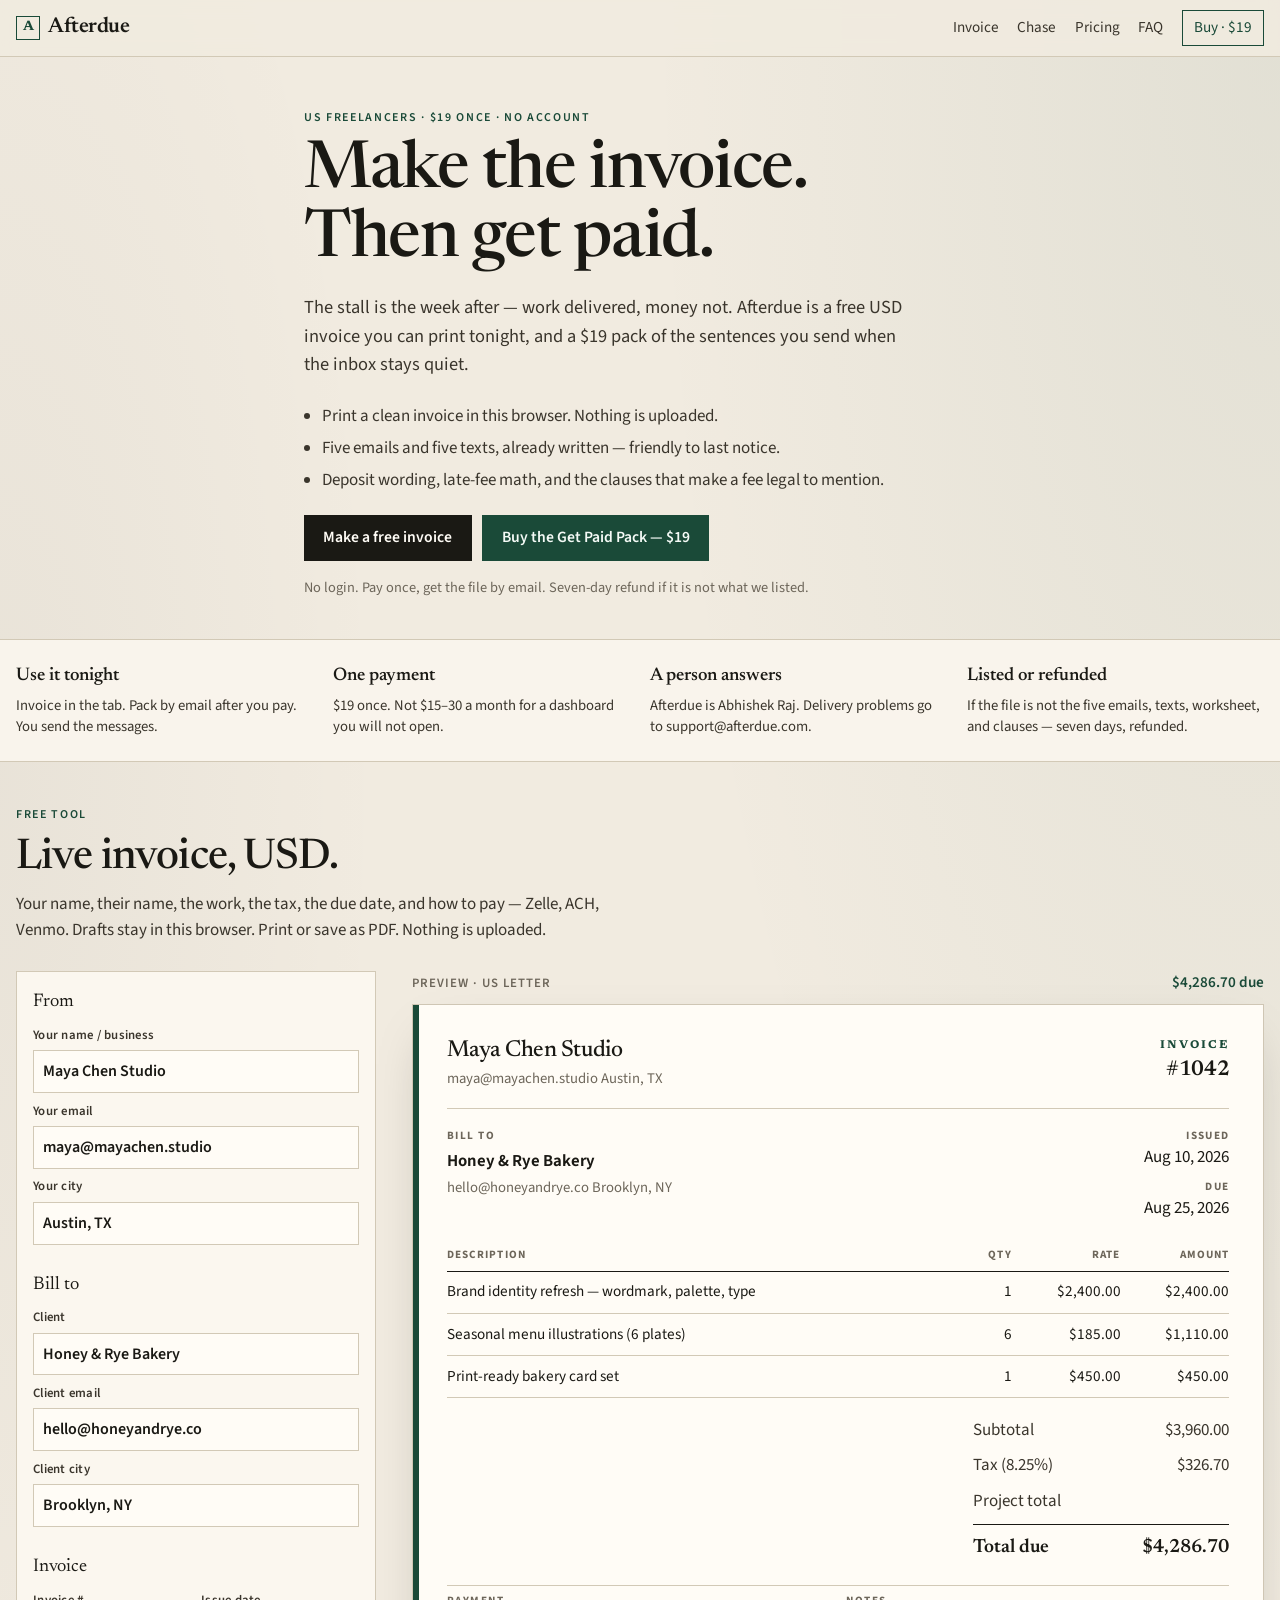
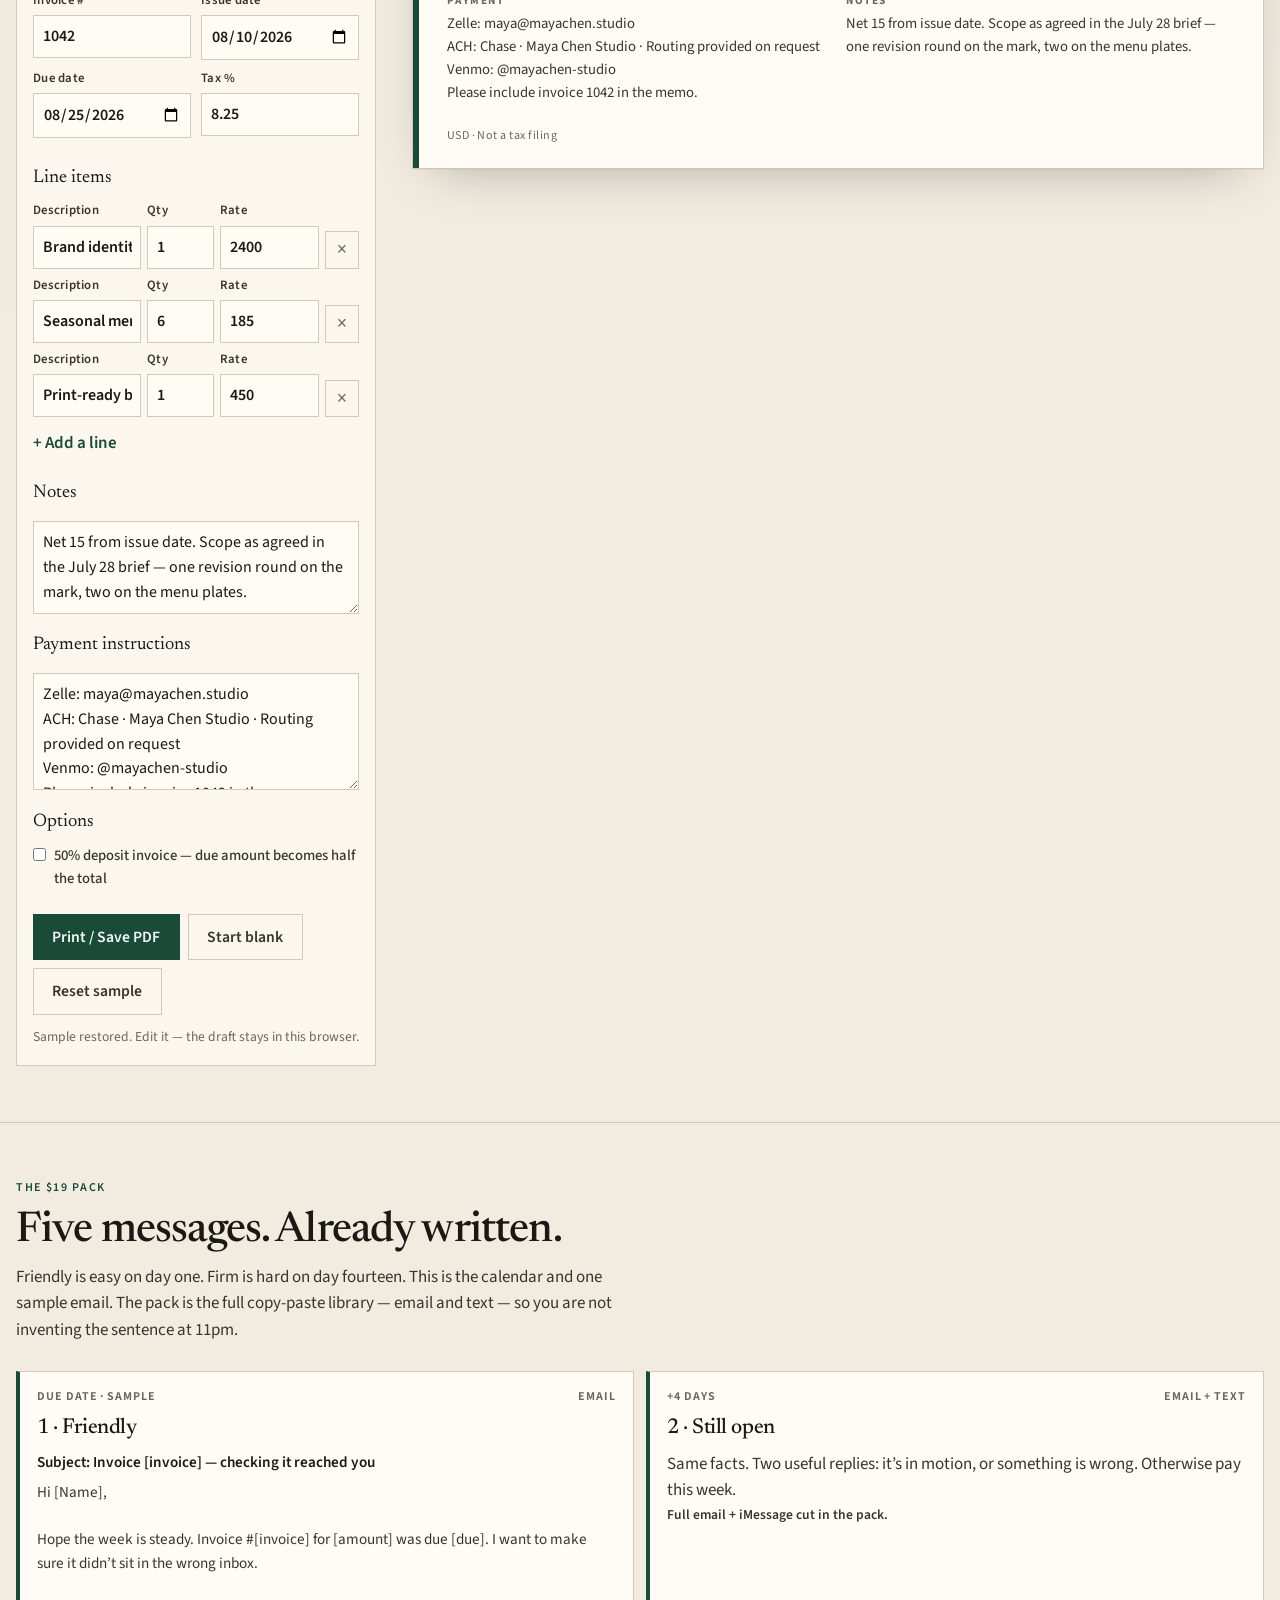
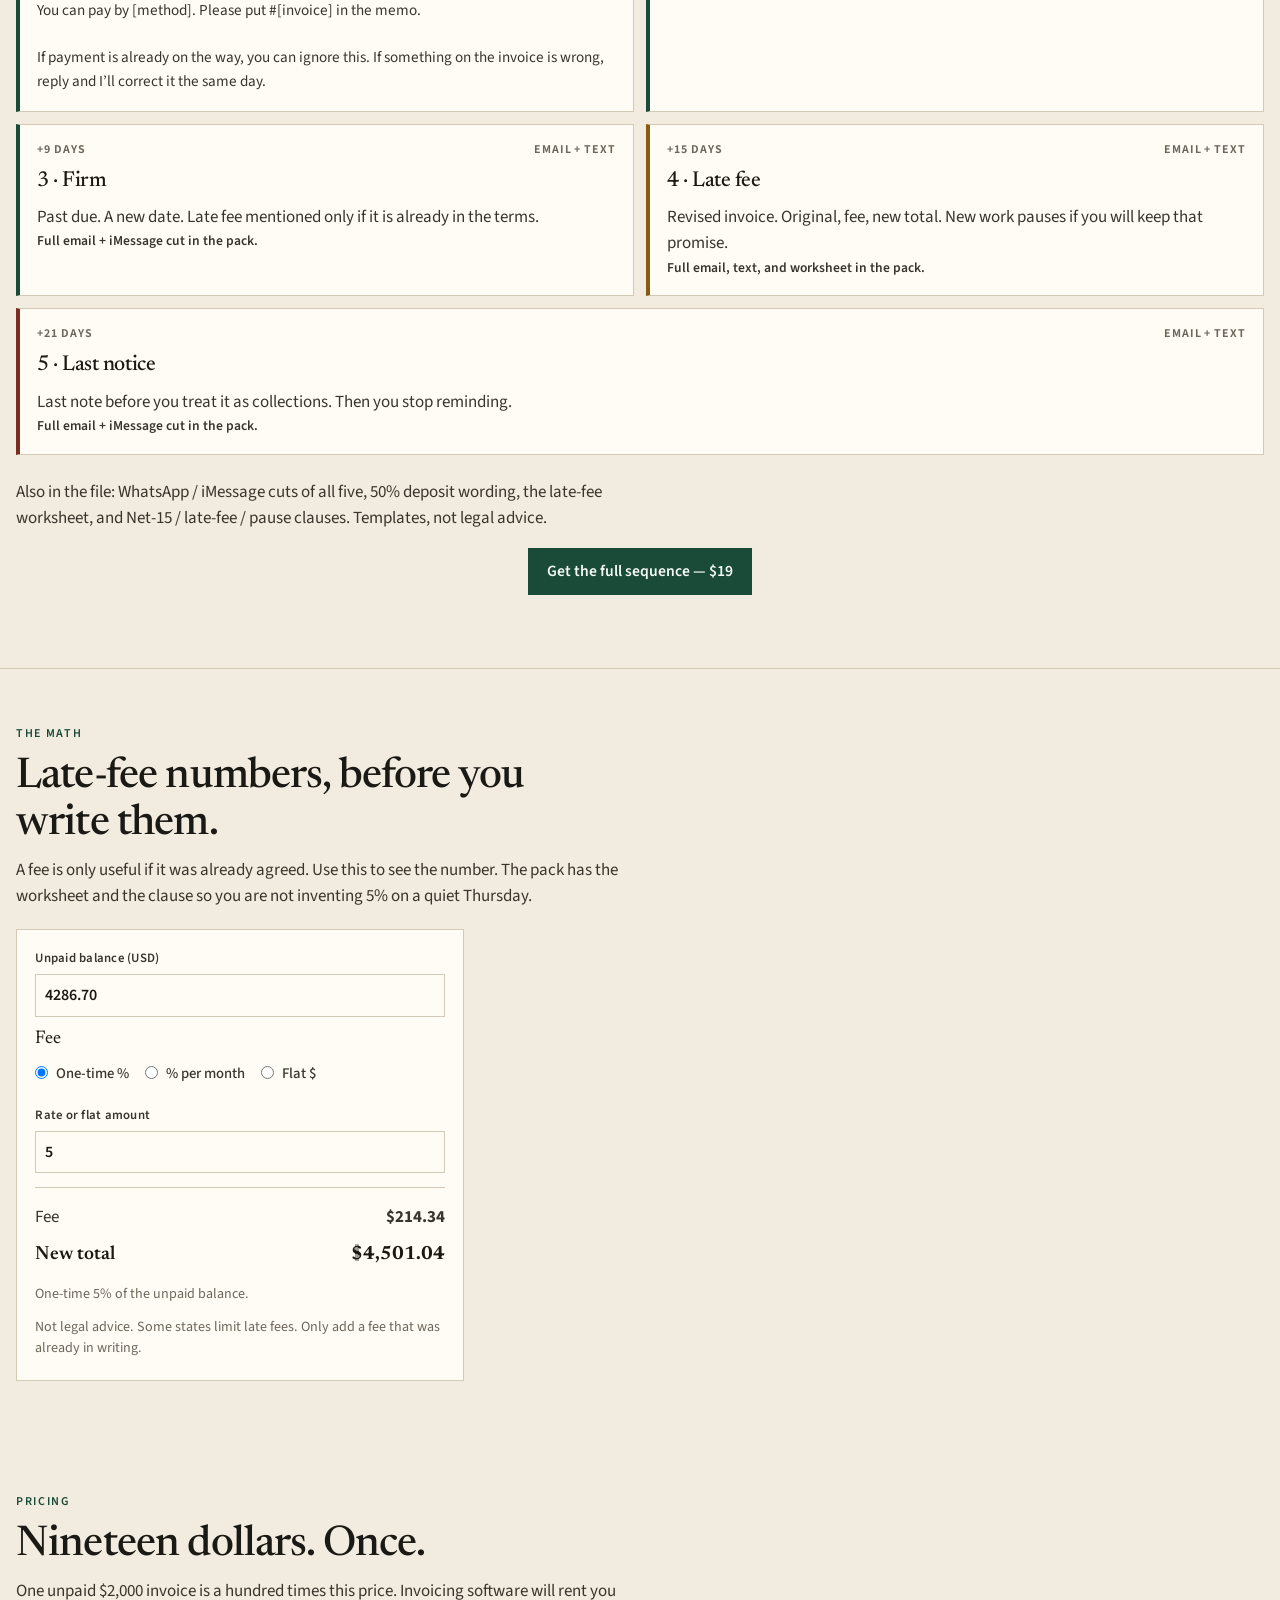
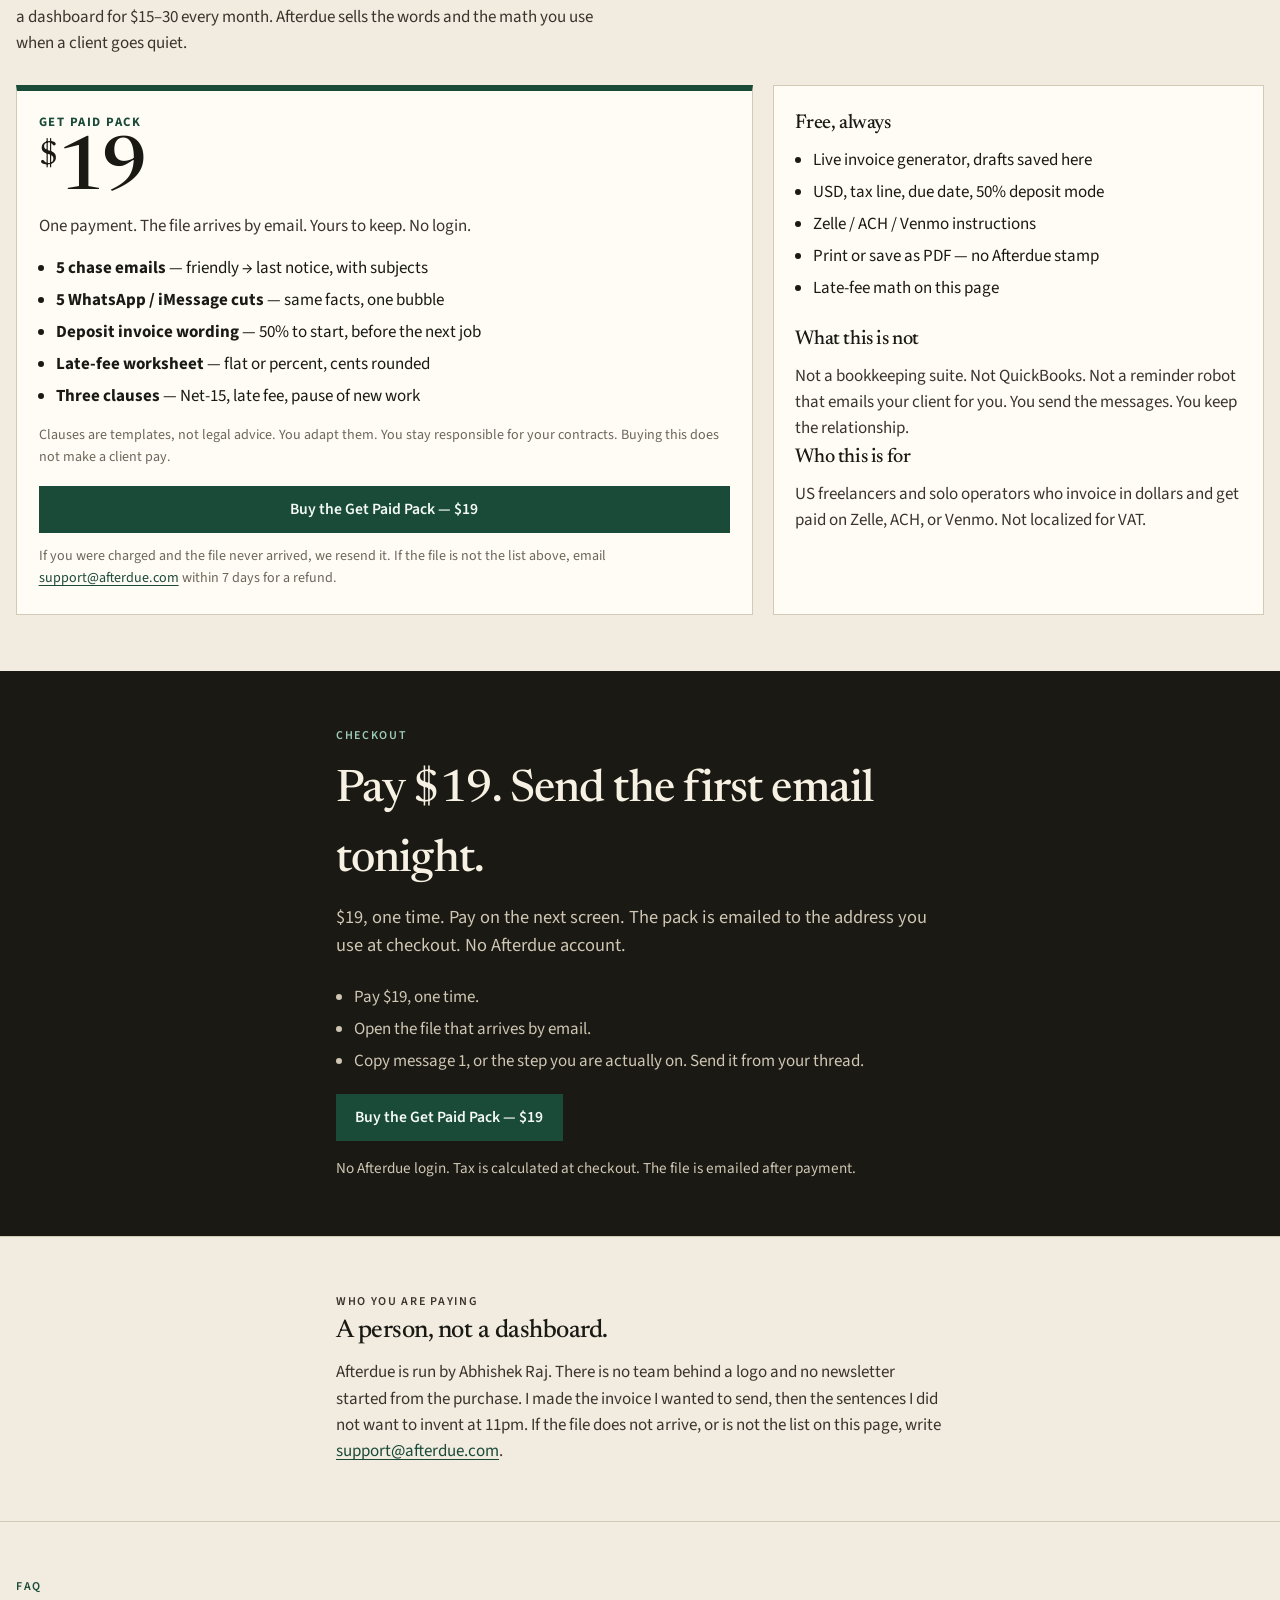
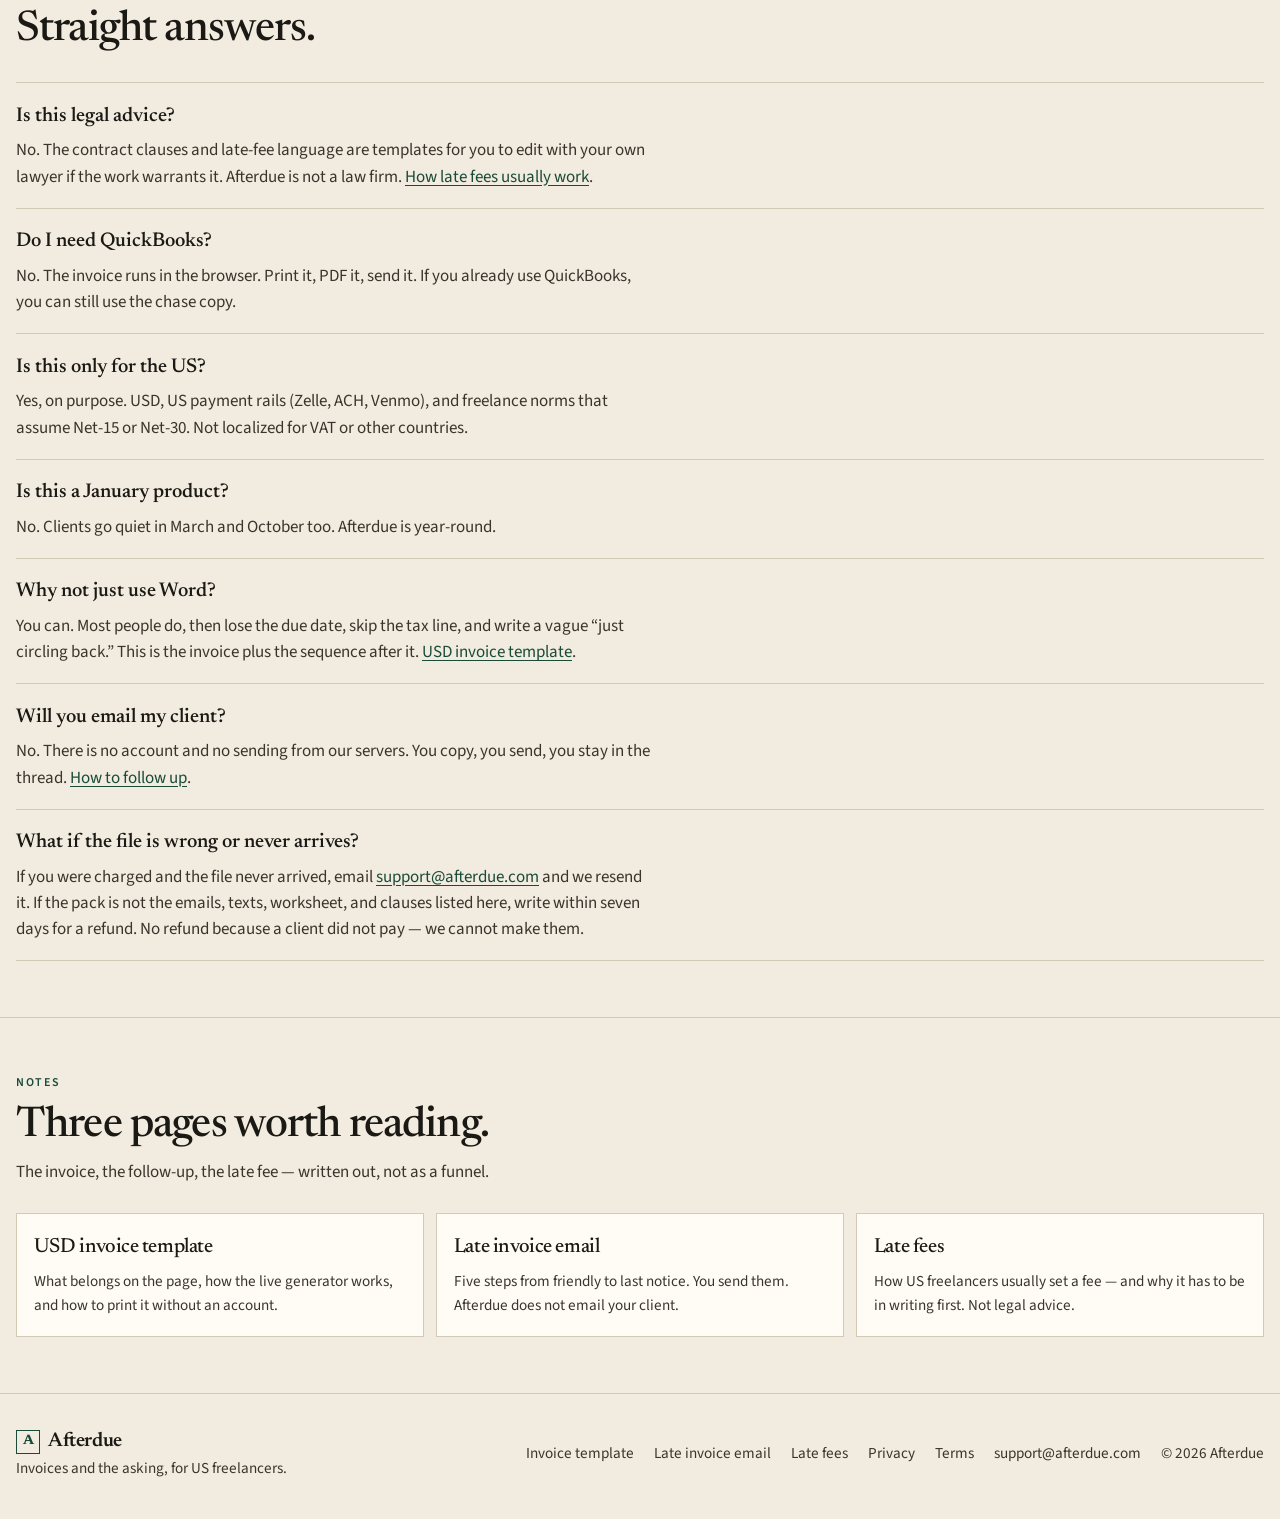
==== commit 5fc4426b: "Make the $19 pack feel worth buying on first visit Add a clear value stack, a 7-day listed-or-refund" ====
--- a/index.html
+++ b/index.html
@@ -4,17 +4,20 @@
   <meta charset="utf-8">
   <meta name="viewport" content="width=device-width, initial-scale=1">
   <title>Afterdue — Make the invoice. Then get paid.</title>
-  <meta name="description" content="A free live invoice for US freelancers, plus a $19 Get Paid Pack: chase messages, deposit language, late-fee math, and Net-15 clauses. No signup. No monthly fee.">
+  <meta name="description" content="Free USD invoice for US freelancers, plus a $19 Get Paid Pack: five chase emails, texts, deposit wording, late-fee math, and Net-15 clauses. No signup. No monthly fee.">
   <link rel="canonical" href="https://afterdue.com/">
   <meta property="og:type" content="website">
   <meta property="og:site_name" content="Afterdue">
   <meta property="og:locale" content="en_US">
   <meta property="og:title" content="Afterdue — Make the invoice. Then get paid.">
-  <meta property="og:description" content="A free live invoice for US freelancers, plus a $19 Get Paid Pack: chase messages, deposit language, late-fee math, and Net-15 clauses. No signup. No monthly fee.">
+  <meta property="og:description" content="Free USD invoice you can print tonight. $19 for the emails, texts, and clauses you send when the client goes quiet. No account.">
   <meta property="og:url" content="https://afterdue.com/">
-  <meta name="twitter:card" content="summary">
+  <meta property="og:image" content="https://afterdue.com/og-image.svg">
+  <meta property="og:image:alt" content="Afterdue — Make the invoice. Then get paid.">
+  <meta name="twitter:card" content="summary_large_image">
   <meta name="twitter:title" content="Afterdue — Make the invoice. Then get paid.">
-  <meta name="twitter:description" content="A free live invoice for US freelancers, plus a $19 Get Paid Pack: chase messages, deposit language, late-fee math, and Net-15 clauses. No signup. No monthly fee.">
+  <meta name="twitter:description" content="Free USD invoice you can print tonight. $19 for the emails, texts, and clauses you send when the client goes quiet.">
+  <meta name="twitter:image" content="https://afterdue.com/og-image.svg">
   <meta name="theme-color" content="#1a1914">
   <link rel="icon" href="favicon.svg" type="image/svg+xml">
   <link rel="preconnect" href="https://fonts.googleapis.com">
@@ -47,6 +50,23 @@
         "@id": "https://afterdue.com/#organization"
       },
       "inLanguage": "en-US"
+    },
+    {
+      "@type": "Product",
+      "@id": "https://afterdue.com/#get-paid-pack",
+      "name": "Afterdue Get Paid Pack",
+      "description": "Five chase emails, WhatsApp and iMessage cuts, deposit invoice wording, a late-fee worksheet, and Net-15 / late-fee / pause-work clauses for US freelancers.",
+      "brand": { "@type": "Brand", "name": "Afterdue" },
+      "url": "https://afterdue.com/#pricing",
+      "image": "https://afterdue.com/og-image.svg",
+      "offers": {
+        "@type": "Offer",
+        "url": "https://buy.polar.sh/polar_cl_slI3chypFlsy5k6T0BUcyRiggraafjyquNfHF3i0PJr",
+        "price": "19.00",
+        "priceCurrency": "USD",
+        "availability": "https://schema.org/InStock",
+        "priceValidUntil": "2027-08-24"
+      }
     },
     {
       "@type": "FAQPage",
@@ -100,6 +120,14 @@
             "@type": "Answer",
             "text": "No. There is no account and no sending from our servers. You copy, you send, you stay in the thread."
           }
+        },
+        {
+          "@type": "Question",
+          "name": "What if the file is wrong or never arrives?",
+          "acceptedAnswer": {
+            "@type": "Answer",
+            "text": "If you were charged and the file never arrived, email support@afterdue.com and we resend it. If the pack is not what this page lists, write within seven days for a refund. No refund because a client did not pay."
+          }
         }
       ]
     }
@@ -121,27 +149,55 @@
         <a href="#chase">Chase</a>
         <a href="#pricing">Pricing</a>
         <a href="#faq">FAQ</a>
-        <a class="nav-buy" href="#buy">Buy · $19</a>
+        <a class="nav-buy" href="https://buy.polar.sh/polar_cl_slI3chypFlsy5k6T0BUcyRiggraafjyquNfHF3i0PJr" rel="noopener">Buy · $19</a>
       </nav>
-      <a class="nav-buy nav-buy-mobile" href="#buy">Buy · $19</a>
+      <a class="nav-buy nav-buy-mobile" href="https://buy.polar.sh/polar_cl_slI3chypFlsy5k6T0BUcyRiggraafjyquNfHF3i0PJr" rel="noopener">Buy · $19</a>
     </div>
   </header>
 
   <main id="top">
     <section class="hero no-print">
       <div class="wrap hero-inner">
-        <p class="kicker">US freelancers · year-round</p>
+        <p class="kicker">US freelancers · $19 once · no account</p>
         <h1>Make the invoice.<br>Then get paid.</h1>
         <p class="lede">
-          Most people can fill a Word doc. The stall is the week after —
-          when the work is delivered and the money is not. Afterdue is a
-          free invoice you can print today, and a $19 pack for the asking.
+          The stall is the week after — work delivered, money not.
+          Afterdue is a free USD invoice you can print tonight, and a
+          $19 pack of the sentences you send when the inbox stays quiet.
         </p>
+        <ul class="hero-values">
+          <li>Print a clean invoice in this browser. Nothing is uploaded.</li>
+          <li>Five emails and five texts, already written — friendly to last notice.</li>
+          <li>Deposit wording, late-fee math, and the clauses that make a fee legal to mention.</li>
+        </ul>
         <div class="hero-actions">
           <a class="btn btn-ink" href="#invoice">Make a free invoice</a>
-          <a class="btn btn-accent" href="#buy">Buy the Get Paid Pack — $19</a>
+          <a class="btn btn-accent" href="https://buy.polar.sh/polar_cl_slI3chypFlsy5k6T0BUcyRiggraafjyquNfHF3i0PJr" rel="noopener">Buy the Get Paid Pack — $19</a>
         </div>
-        <p class="hero-note">No account. No subscription. Polar handles checkout and tax.</p>
+        <p class="hero-note">No login. Pay once, get the file by email. Seven-day refund if it is not what we listed.</p>
+      </div>
+    </section>
+
+    <section class="trust-strip no-print" aria-label="Why this is worth $19">
+      <div class="wrap">
+        <ul class="trust-grid">
+          <li>
+            <strong>Use it tonight</strong>
+            <span>Invoice in the tab. Pack by email after you pay. You send the messages.</span>
+          </li>
+          <li>
+            <strong>One payment</strong>
+            <span>$19 once. Not $15–30 a month for a dashboard you will not open.</span>
+          </li>
+          <li>
+            <strong>A person answers</strong>
+            <span>Afterdue is Abhishek Raj. Delivery problems go to support@afterdue.com.</span>
+          </li>
+          <li>
+            <strong>Listed or refunded</strong>
+            <span>If the file is not the five emails, texts, worksheet, and clauses — seven days, refunded.</span>
+          </li>
+        </ul>
       </div>
     </section>
 
@@ -152,7 +208,7 @@
           <h2 id="invoice-heading">Live invoice, USD.</h2>
           <p class="section-dek">
             Your name, their name, the work, the tax, the due date, and how to pay —
-            Zelle, ACH, Venmo, whatever you actually use. Print or save as PDF from the browser.
+            Zelle, ACH, Venmo. Drafts stay in this browser. Print or save as PDF.
             Nothing is uploaded.
           </p>
         </header>
@@ -235,11 +291,20 @@
               <textarea id="payment" name="payment" rows="4" placeholder="Zelle, ACH routing, Venmo handle…"></textarea>
             </fieldset>
 
+            <fieldset class="toggle-set">
+              <legend>Options</legend>
+              <label class="check">
+                <input type="checkbox" name="depositMode" id="deposit-mode">
+                50% deposit invoice — due amount becomes half the total
+              </label>
+            </fieldset>
+
             <div class="form-actions">
               <button type="button" class="btn btn-accent" id="print-btn">Print / Save PDF</button>
+              <button type="button" class="btn btn-ghost" id="blank-btn">Start blank</button>
               <button type="button" class="btn btn-ghost" id="reset-btn">Reset sample</button>
             </div>
-            <p class="form-hint">Print dialog → Save as PDF. Dates and totals update as you type.</p>
+            <p class="form-hint" id="save-hint">Print dialog → Save as PDF. Drafts stay in this browser.</p>
           </form>
 
           <div class="preview-col">
@@ -254,7 +319,7 @@
                   <p class="sheet-quiet" id="pv-fromMeta"></p>
                 </div>
                 <div class="sheet-stamp">
-                  <span>INVOICE</span>
+                  <span id="pv-stamp">INVOICE</span>
                   <strong id="pv-number"></strong>
                 </div>
               </div>
@@ -293,7 +358,8 @@
                 <div class="sheet-totals-rows">
                   <div><span>Subtotal</span><span id="pv-subtotal"></span></div>
                   <div id="pv-tax-row"><span id="pv-tax-label">Tax</span><span id="pv-tax"></span></div>
-                  <div class="grand"><span>Total due</span><span id="pv-grand"></span></div>
+                  <div id="pv-deposit-row" hidden><span>Project total</span><span id="pv-deposit"></span></div>
+                  <div class="grand"><span id="pv-grand-label">Total due</span><span id="pv-grand"></span></div>
                 </div>
               </div>
 
@@ -308,7 +374,7 @@
                 </div>
               </div>
 
-              <p class="sheet-foot">Afterdue invoice · USD · Not a tax filing</p>
+              <p class="sheet-foot">USD · Not a tax filing</p>
             </div>
           </div>
         </div>
@@ -318,70 +384,113 @@
     <section id="chase" class="chase-section no-print" aria-labelledby="chase-heading">
       <div class="wrap">
         <header class="section-head">
-          <p class="kicker">The awkward part</p>
-          <h2 id="chase-heading">Five messages. One tone problem.</h2>
+          <p class="kicker">The $19 pack</p>
+          <h2 id="chase-heading">Five messages. Already written.</h2>
           <p class="section-dek">
             Friendly is easy on day one. Firm is hard on day fourteen.
-            The pack writes the sequence so you are not inventing the
-            sentence at 11pm. This is the shape — not the copy-paste library.
+            This is the calendar and one sample email. The pack is the
+            full copy-paste library — email and text — so you are not
+            inventing the sentence at 11pm.
           </p>
         </header>
 
         <ol class="chase-list">
-          <li>
+          <li class="chase-open">
             <div class="chase-meta">
-              <span class="chase-day">Due date</span>
-              <span class="chase-ch">Email + text</span>
+              <span class="chase-day">Due date · sample</span>
+              <span class="chase-ch">Email</span>
             </div>
             <h3>1 · Friendly</h3>
-            <p class="chase-subject">Subject: Invoice 1042 — checking it reached you</p>
-            <p class="chase-body">Hope the week is steady. Invoice #1042 for $4,286.70 was due today. Wanted to make sure it didn’t sit in the wrong inbox…</p>
-          </li>
-          <li>
+            <p class="chase-subject">Subject: Invoice [invoice] — checking it reached you</p>
+            <p class="chase-letter">
+              Hi [Name],<br><br>
+              Hope the week is steady. Invoice #[invoice] for [amount] was due [due]. I want to make sure it didn’t sit in the wrong inbox.<br><br>
+              You can pay by [method]. Please put #[invoice] in the memo.<br><br>
+              If payment is already on the way, you can ignore this. If something on the invoice is wrong, reply and I’ll correct it the same day.
+            </p>
+          </li>
+          <li class="chase-locked">
             <div class="chase-meta">
               <span class="chase-day">+4 days</span>
               <span class="chase-ch">Email + text</span>
             </div>
             <h3>2 · Still open</h3>
-            <p class="chase-subject">Subject: Still open — Invoice 1042</p>
-            <p class="chase-body">Following up on invoice #1042. If payment is already in motion, you can ignore this. If something on the invoice is wrong, reply and I’ll fix it…</p>
-          </li>
-          <li>
+            <p>Same facts. Two useful replies: it’s in motion, or something is wrong. Otherwise pay this week.</p>
+            <p class="chase-lock">Full email + iMessage cut in the pack.</p>
+          </li>
+          <li class="chase-locked">
             <div class="chase-meta">
               <span class="chase-day">+9 days</span>
               <span class="chase-ch">Email + text</span>
             </div>
             <h3>3 · Firm</h3>
-            <p class="chase-subject">Subject: Payment needed — Invoice 1042</p>
-            <p class="chase-body">This is now past due. Please send $4,286.70 by [date] via the instructions on the invoice. If I don’t hear back I’ll apply the late fee in our terms…</p>
-          </li>
-          <li>
+            <p>Past due. A new date. Late fee mentioned only if it is already in the terms.</p>
+            <p class="chase-lock">Full email + iMessage cut in the pack.</p>
+          </li>
+          <li class="chase-locked">
             <div class="chase-meta">
               <span class="chase-day">+15 days</span>
               <span class="chase-ch">Email + text</span>
             </div>
             <h3>4 · Late fee</h3>
-            <p class="chase-subject">Subject: Updated balance — Invoice 1042</p>
-            <p class="chase-body">Per the agreement, a late fee of $214.34 has been added. New total: $4,501.04. A revised invoice is attached. Work on new requests is paused until this clears…</p>
-          </li>
-          <li>
+            <p>Revised invoice. Original, fee, new total. New work pauses if you will keep that promise.</p>
+            <p class="chase-lock">Full email, text, and worksheet in the pack.</p>
+          </li>
+          <li class="chase-locked">
             <div class="chase-meta">
               <span class="chase-day">+21 days</span>
               <span class="chase-ch">Email + text</span>
             </div>
             <h3>5 · Last notice</h3>
-            <p class="chase-subject">Subject: Last notice — Invoice 1042</p>
-            <p class="chase-body">This is the last note before I treat the balance as a collections matter. Pay $4,501.04 by [date]. After that I will not send another reminder…</p>
+            <p>Last note before you treat it as collections. Then you stop reminding.</p>
+            <p class="chase-lock">Full email + iMessage cut in the pack.</p>
           </li>
         </ol>
 
         <p class="chase-foot">
-          Full emails, WhatsApp / iMessage cuts, deposit invoice language,
-          the late-fee calculator, and the clauses — in the pack. Templates, not legal advice.
+          Also in the file: WhatsApp / iMessage cuts of all five, 50% deposit
+          wording, the late-fee worksheet, and Net-15 / late-fee / pause clauses.
+          Templates, not legal advice.
         </p>
         <p class="center">
-          <a class="btn btn-accent" href="#buy">Get the full sequence — $19</a>
+          <a class="btn btn-accent" href="https://buy.polar.sh/polar_cl_slI3chypFlsy5k6T0BUcyRiggraafjyquNfHF3i0PJr" rel="noopener">Get the full sequence — $19</a>
         </p>
+      </div>
+    </section>
+
+    <section id="late-fee" class="fee-section no-print" aria-labelledby="fee-heading">
+      <div class="wrap fee-layout">
+        <header class="section-head">
+          <p class="kicker">The math</p>
+          <h2 id="fee-heading">Late-fee numbers, before you write them.</h2>
+          <p class="section-dek">
+            A fee is only useful if it was already agreed. Use this to see
+            the number. The pack has the worksheet and the clause so you
+            are not inventing 5% on a quiet Thursday.
+          </p>
+        </header>
+        <form id="fee-form" class="fee-card" autocomplete="off">
+          <label>
+            Unpaid balance (USD)
+            <input type="number" id="fee-balance" name="feeBalance" min="0" step="0.01" inputmode="decimal" value="4286.70">
+          </label>
+          <fieldset class="fee-kinds">
+            <legend>Fee</legend>
+            <label class="check"><input type="radio" name="feeKind" value="once" checked> One-time %</label>
+            <label class="check"><input type="radio" name="feeKind" value="month"> % per month</label>
+            <label class="check"><input type="radio" name="feeKind" value="flat"> Flat $</label>
+          </fieldset>
+          <label>
+            Rate or flat amount
+            <input type="number" id="fee-rate" name="feeRate" min="0" step="0.01" inputmode="decimal" value="5">
+          </label>
+          <div class="fee-out">
+            <div><span>Fee</span><strong id="fee-result-fee">$214.34</strong></div>
+            <div class="grand"><span>New total</span><strong id="fee-result-total">$4,501.04</strong></div>
+          </div>
+          <p class="fee-note" id="fee-result-note">One-time 5% of the unpaid balance.</p>
+          <p class="fee-legal">Not legal advice. Some states limit late fees. Only add a fee that was already in writing.</p>
+        </form>
       </div>
     </section>
 
@@ -391,8 +500,9 @@
           <p class="kicker">Pricing</p>
           <h2 id="pricing-heading">Nineteen dollars. Once.</h2>
           <p class="section-dek">
+            One unpaid $2,000 invoice is a hundred times this price.
             Invoicing software will rent you a dashboard for $15–30 every month.
-            Afterdue sells the words and the math you actually use when a client goes quiet.
+            Afterdue sells the words and the math you use when a client goes quiet.
           </p>
         </header>
 
@@ -400,26 +510,27 @@
           <article class="price-card price-card-main">
             <p class="price-name">Get Paid Pack</p>
             <p class="price-amt"><span>$</span>19</p>
-            <p class="price-once">One payment. Yours to keep. No login.</p>
+            <p class="price-once">One payment. The file arrives by email. Yours to keep. No login.</p>
             <ul class="price-list">
-              <li>5 chase emails — friendly → last notice</li>
-              <li>WhatsApp / iMessage version of each</li>
-              <li>Deposit invoice option (50% to start)</li>
-              <li>Late-fee calculator — flat or percent</li>
-              <li>Net-15 + late-fee contract clauses</li>
+              <li><strong>5 chase emails</strong> — friendly → last notice, with subjects</li>
+              <li><strong>5 WhatsApp / iMessage cuts</strong> — same facts, one bubble</li>
+              <li><strong>Deposit invoice wording</strong> — 50% to start, before the next job</li>
+              <li><strong>Late-fee worksheet</strong> — flat or percent, cents rounded</li>
+              <li><strong>Three clauses</strong> — Net-15, late fee, pause of new work</li>
             </ul>
-            <p class="price-legal">Clauses are templates, not legal advice. You adapt them. You stay responsible for your contracts.</p>
-            <a class="btn btn-accent btn-block" href="#buy">Buy the Get Paid Pack — $19</a>
+            <p class="price-legal">Clauses are templates, not legal advice. You adapt them. You stay responsible for your contracts. Buying this does not make a client pay.</p>
+            <a class="btn btn-accent btn-block" href="https://buy.polar.sh/polar_cl_slI3chypFlsy5k6T0BUcyRiggraafjyquNfHF3i0PJr" rel="noopener">Buy the Get Paid Pack — $19</a>
+            <p class="price-guarantee">If you were charged and the file never arrived, we resend it. If the file is not the list above, email <a href="mailto:support@afterdue.com">support@afterdue.com</a> within 7 days for a refund.</p>
           </article>
 
           <aside class="price-aside">
             <h3>Free, always</h3>
             <ul>
-              <li>Live invoice generator</li>
-              <li>USD, tax line, due date</li>
+              <li>Live invoice generator, drafts saved here</li>
+              <li>USD, tax line, due date, 50% deposit mode</li>
               <li>Zelle / ACH / Venmo instructions</li>
-              <li>Print or save as PDF</li>
-              <li>No account</li>
+              <li>Print or save as PDF — no Afterdue stamp</li>
+              <li>Late-fee math on this page</li>
             </ul>
             <h3>What this is not</h3>
             <p>
@@ -427,6 +538,11 @@
               that emails your client for you. You send the messages.
               You keep the relationship.
             </p>
+            <h3>Who this is for</h3>
+            <p>
+              US freelancers and solo operators who invoice in dollars and
+              get paid on Zelle, ACH, or Venmo. Not localized for VAT.
+            </p>
           </aside>
         </div>
       </div>
@@ -435,16 +551,36 @@
     <section id="buy" class="buy-section no-print" aria-labelledby="buy-heading">
       <div class="wrap buy-inner">
         <p class="kicker">Checkout</p>
-        <h2 id="buy-heading">Buy the Get Paid Pack</h2>
+        <h2 id="buy-heading">Pay $19. Send the first email tonight.</h2>
         <p class="lede">
-          $19, one time. Polar takes the card and emails you the pack.
-          US tax is handled by Polar.
+          $19, one time. Pay on the next screen. The pack is emailed to
+          the address you use at checkout. No Afterdue account.
         </p>
-        <a class="btn btn-accent" id="buy-btn" href="#buy" data-polar-checkout>
+        <ul class="buy-steps">
+          <li>Pay $19, one time.</li>
+          <li>Open the file that arrives by email.</li>
+          <li>Copy message 1, or the step you are actually on. Send it from your thread.</li>
+        </ul>
+        <a class="btn btn-accent" id="buy-btn" href="https://buy.polar.sh/polar_cl_slI3chypFlsy5k6T0BUcyRiggraafjyquNfHF3i0PJr" rel="noopener" data-polar-checkout>
           Buy the Get Paid Pack — $19
         </a>
-        <p class="buy-placeholder" id="buy-status" role="status">
-          Polar checkout connects as soon as the product link is in.
+        <p class="buy-status" id="buy-status" role="status">
+          No Afterdue login. Tax is calculated at checkout. The file is emailed after payment.
+        </p>
+      </div>
+    </section>
+
+    <section class="founder-section no-print" aria-labelledby="founder-heading">
+      <div class="wrap founder-inner">
+        <p class="kicker">Who you are paying</p>
+        <h2 id="founder-heading">A person, not a dashboard.</h2>
+        <p>
+          Afterdue is run by Abhishek Raj. There is no team behind a logo
+          and no newsletter started from the purchase. I made the invoice
+          I wanted to send, then the sentences I did not want to invent
+          at 11pm. If the file does not arrive, or is not the list on this
+          page, write
+          <a href="mailto:support@afterdue.com">support@afterdue.com</a>.
         </p>
       </div>
     </section>
@@ -479,6 +615,10 @@
           <div>
             <dt>Will you email my client?</dt>
             <dd>No. There is no account and no sending from our servers. You copy, you send, you stay in the thread. <a href="late-invoice-email.html">How to follow up</a>.</dd>
+          </div>
+          <div>
+            <dt>What if the file is wrong or never arrives?</dt>
+            <dd>If you were charged and the file never arrived, email <a href="mailto:support@afterdue.com">support@afterdue.com</a> and we resend it. If the pack is not the emails, texts, worksheet, and clauses listed here, write within seven days for a refund. No refund because a client did not pay — we cannot make them.</dd>
           </div>
         </dl>
       </div>
@@ -530,6 +670,7 @@
   </footer>
 
   <script src="config.js"></script>
+  <script src="site.js"></script>
   <script src="app.js"></script>
 </body>
 </html>
--- a/styles.css
+++ b/styles.css
@@ -258,6 +258,51 @@
   color: var(--ink-3);
 }
 
+.hero-values {
+  margin: 0 0 1.35rem;
+  padding: 0 0 0 1.15rem;
+  color: var(--ink-2);
+  max-width: 38rem;
+}
+
+.hero-values li { margin: 0.35rem 0; }
+
+.trust-strip {
+  padding: 1.35rem 0 1.5rem;
+  border-bottom: 1px solid var(--rule);
+  background: color-mix(in srgb, var(--sheet) 55%, var(--paper));
+}
+
+.trust-grid {
+  list-style: none;
+  margin: 0;
+  padding: 0;
+  display: grid;
+  gap: 1rem;
+}
+
+@media (min-width: 800px) {
+  .trust-grid { grid-template-columns: repeat(4, 1fr); gap: 1.25rem; }
+}
+
+.trust-grid li { margin: 0; }
+
+.trust-grid strong {
+  display: block;
+  font-family: var(--serif);
+  font-size: 1.15rem;
+  font-weight: 550;
+  margin-bottom: 0.25rem;
+  color: var(--ink);
+}
+
+.trust-grid span {
+  display: block;
+  font-size: 0.92rem;
+  color: var(--ink-2);
+  line-height: 1.45;
+}
+
 /* Sections */
 .section-head { max-width: 38rem; margin-bottom: 1.75rem; }
 
@@ -274,9 +319,13 @@
 .invoice-section { padding: 2.75rem 0 3.5rem; }
 .chase-section,
 .pricing-section,
-.faq-section { padding: 3.5rem 0; }
+.faq-section,
+.fee-section,
+.founder-section { padding: 3.5rem 0; }
 .chase-section,
-.faq-section { border-top: 1px solid var(--rule); }
+.faq-section,
+.fee-section,
+.founder-section { border-top: 1px solid var(--rule); }
 
 /* Invoice form */
 .invoice-layout {
@@ -389,6 +438,25 @@
   color: var(--ink-3);
 }
 
+.toggle-set { margin-bottom: 1rem; }
+
+.check {
+  display: flex;
+  align-items: flex-start;
+  gap: 0.5rem;
+  font-size: 0.92rem;
+  font-weight: 500;
+  letter-spacing: 0;
+  color: var(--ink-2);
+  margin-bottom: 0.45rem;
+}
+
+.check input {
+  width: auto;
+  margin: 0.2rem 0 0;
+  flex: none;
+}
+
 /* Preview */
 .preview-bar {
   display: flex;
@@ -624,20 +692,22 @@
   font-size: 0.95rem;
 }
 
-.chase-body {
-  margin: 0;
-  color: var(--ink-2);
-  position: relative;
-}
-
-.chase-body::after {
-  content: "";
-  position: absolute;
-  inset: auto 0 0 0;
-  height: 1.4rem;
-  background: linear-gradient(transparent, var(--sheet));
-  pointer-events: none;
-}
+.chase-body,
+.chase-letter {
+  margin: 0;
+  color: var(--ink-2);
+}
+
+.chase-letter { font-size: 0.95rem; }
+
+.chase-lock {
+  margin: 0.55rem 0 0;
+  font-size: 0.85rem;
+  font-weight: 600;
+  color: var(--accent);
+}
+
+.chase-list li.chase-locked p { margin: 0; color: var(--ink-2); }
 
 .chase-foot {
   margin: 1.5rem 0 1rem;
@@ -700,6 +770,12 @@
   margin: 0 0 1.1rem;
 }
 
+.price-guarantee {
+  margin: 0.85rem 0 0;
+  font-size: 0.88rem;
+  color: var(--ink-3);
+}
+
 .price-aside h3 {
   font-size: 1.25rem;
   margin: 0 0 0.5rem;
@@ -723,13 +799,69 @@
 
 .buy-inner { max-width: 38rem; }
 
-.buy-placeholder {
+.buy-placeholder,
+.buy-status {
   margin: 1rem 0 0;
-  padding: 0.85rem 0.95rem;
-  border: 1px dashed #6d665a;
   color: #cfc6b4;
   font-size: 0.95rem;
 }
+
+.buy-steps {
+  margin: 0 0 1.25rem;
+  padding: 0 0 0 1.15rem;
+  color: #cfc6b4;
+}
+
+.buy-steps li { margin: 0.35rem 0; }
+
+.founder-inner { max-width: 38rem; }
+.founder-inner p { color: var(--ink-2); margin: 0; }
+
+.fee-layout .section-head { margin-bottom: 1.25rem; }
+
+.fee-card {
+  max-width: 28rem;
+  background: var(--sheet);
+  border: 1px solid var(--rule);
+  padding: 1.2rem 1.15rem 1.25rem;
+}
+
+.fee-kinds {
+  display: flex;
+  flex-wrap: wrap;
+  gap: 0.35rem 1rem;
+  margin-bottom: 0.85rem;
+}
+
+.fee-out {
+  margin-top: 0.85rem;
+  padding-top: 0.75rem;
+  border-top: 1px solid var(--rule);
+}
+
+.fee-out div {
+  display: flex;
+  justify-content: space-between;
+  padding: 0.28rem 0;
+  color: var(--ink-2);
+  font-variant-numeric: tabular-nums;
+}
+
+.fee-out .grand {
+  color: var(--ink);
+  font-family: var(--serif);
+  font-size: 1.2rem;
+  font-weight: 600;
+}
+
+.fee-note,
+.fee-legal {
+  margin: 0.65rem 0 0;
+  font-size: 0.88rem;
+  color: var(--ink-3);
+}
+
+.legal-page .fee-card { margin: 1.25rem 0 1.5rem; }
 
 .buy-section .btn-accent:disabled {
   opacity: 0.7;
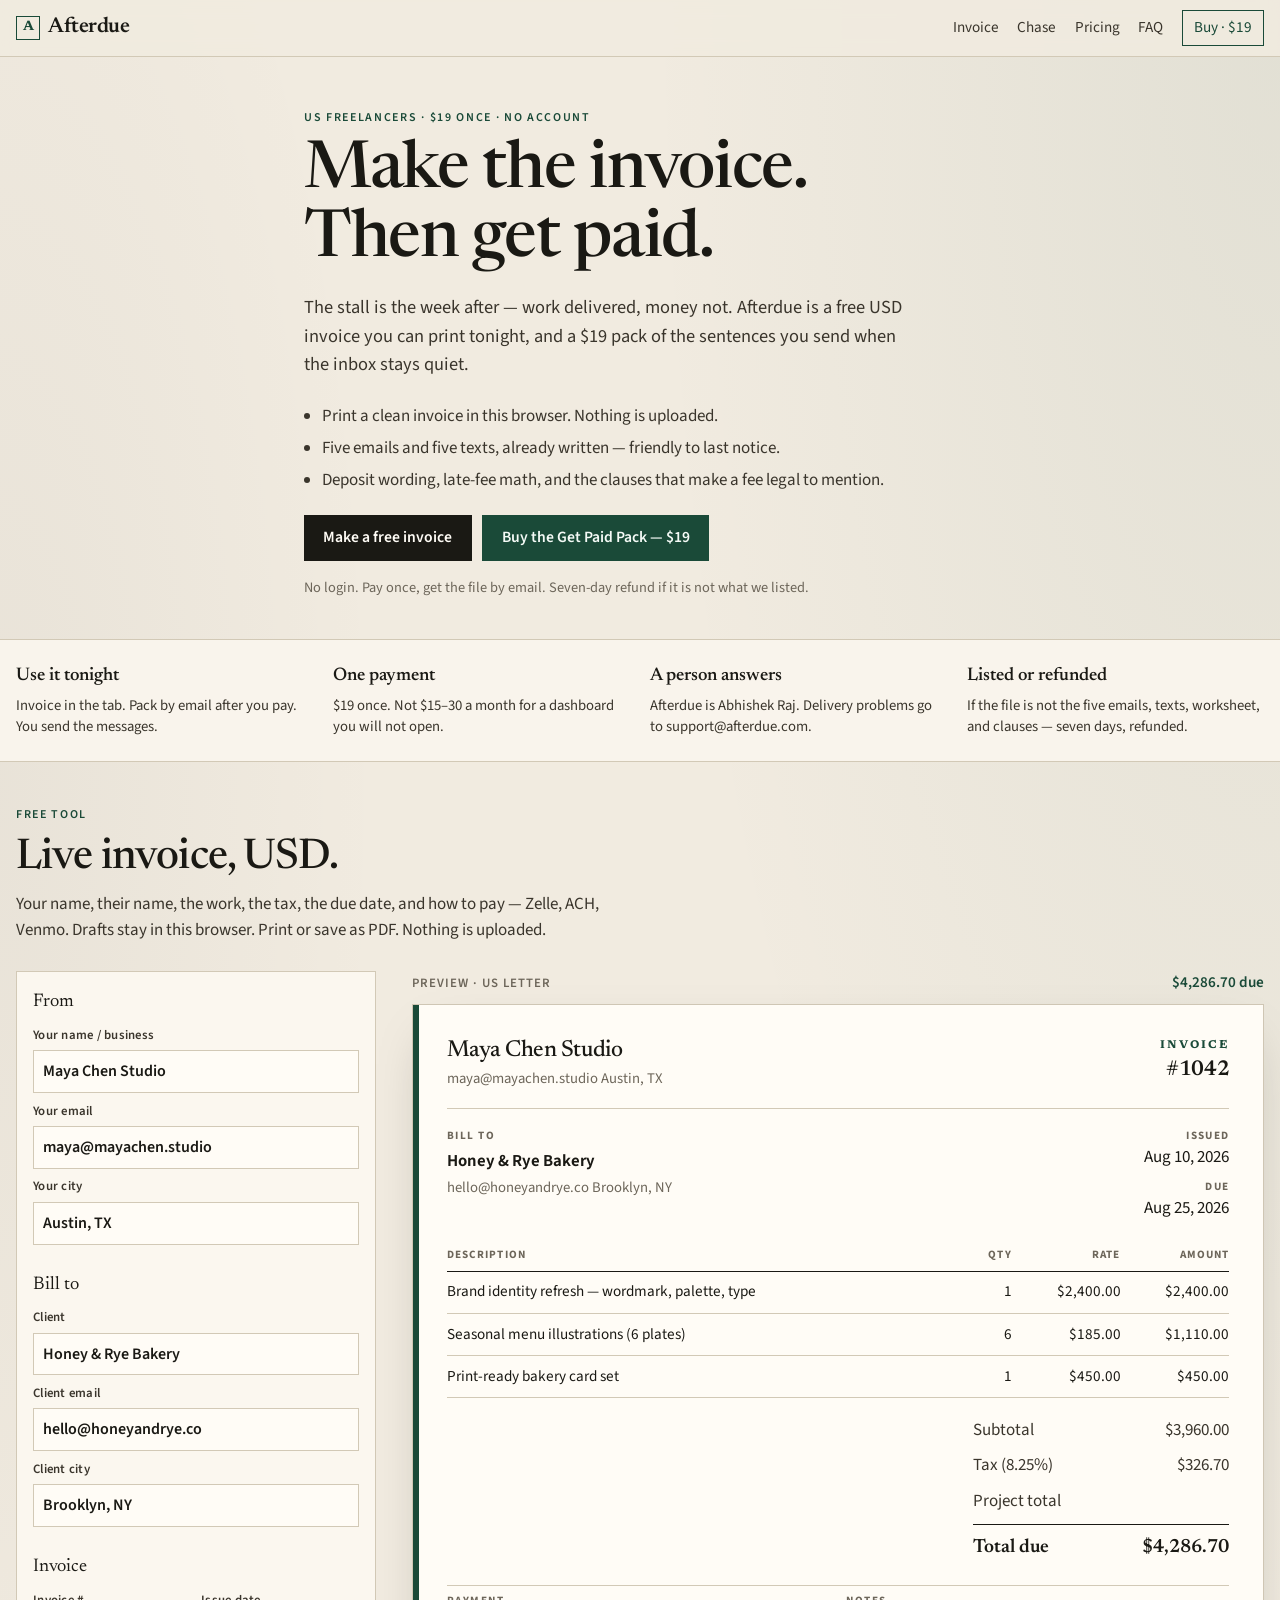
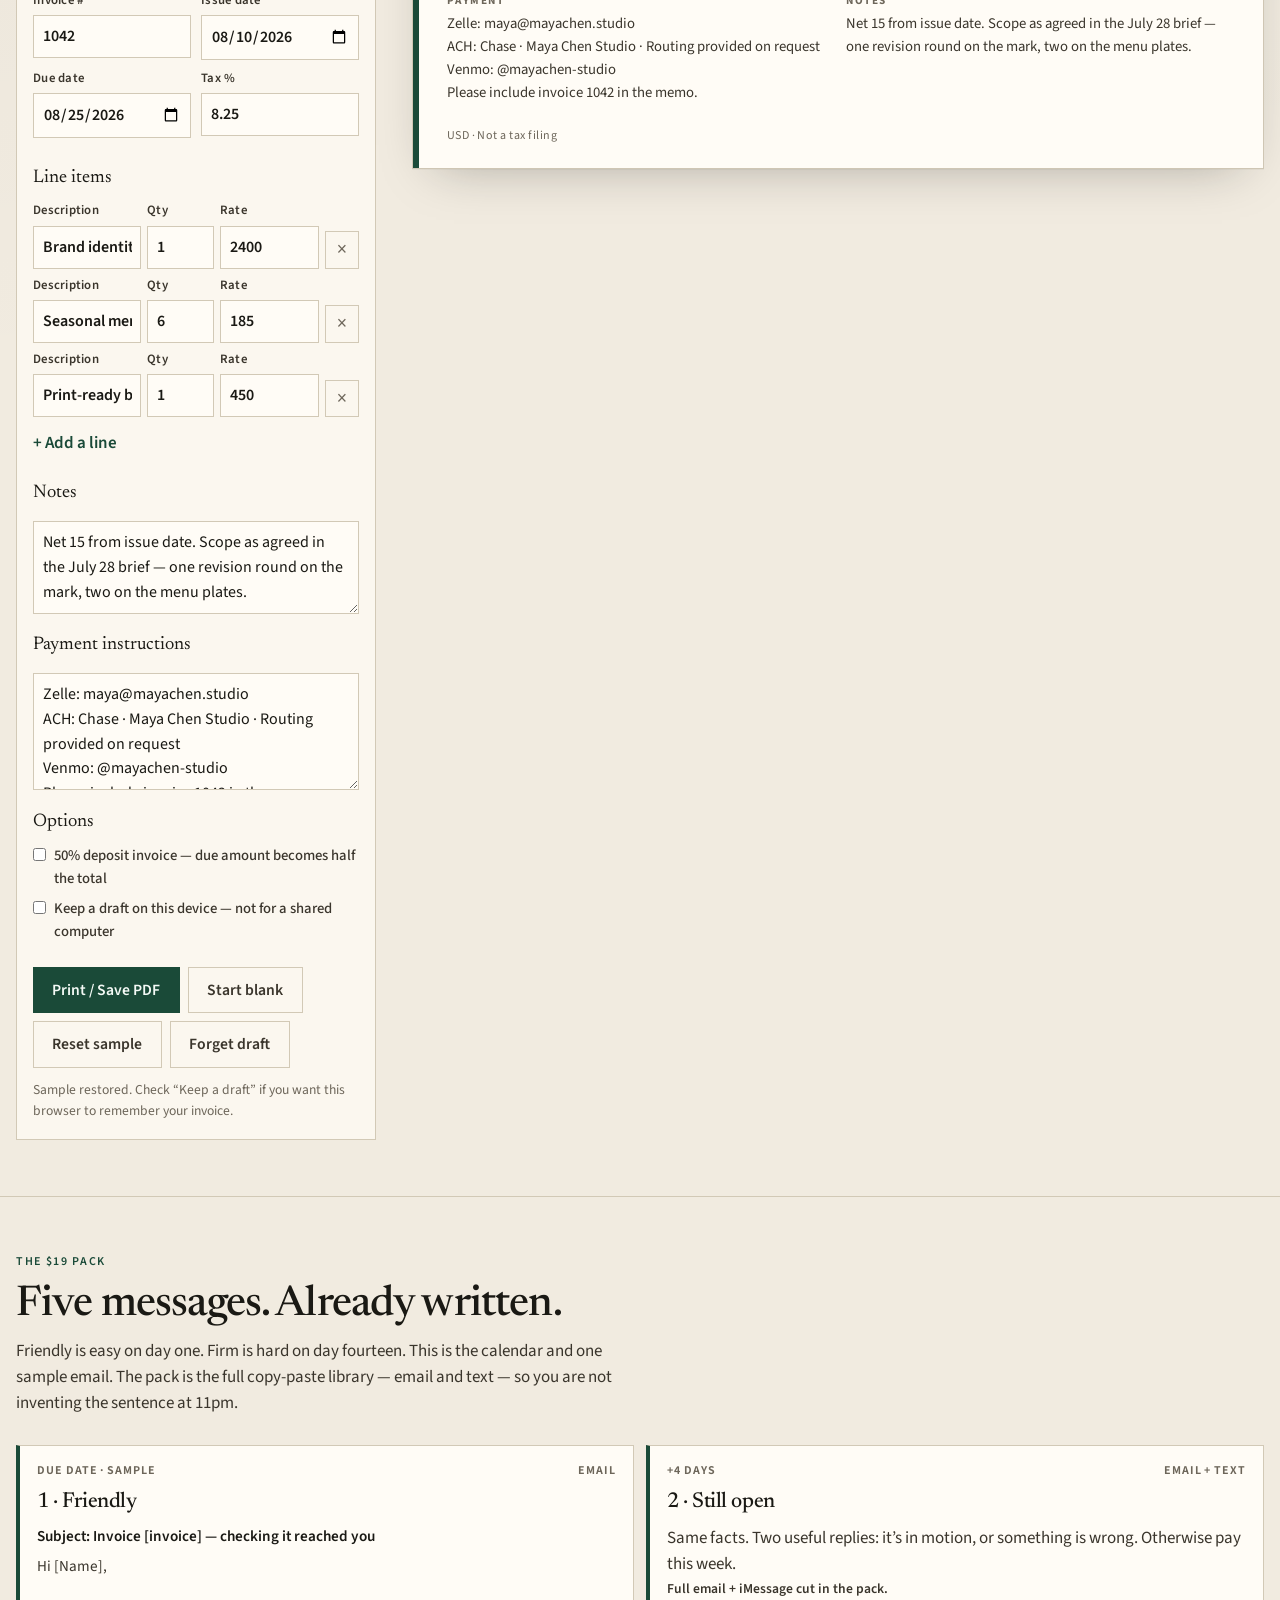
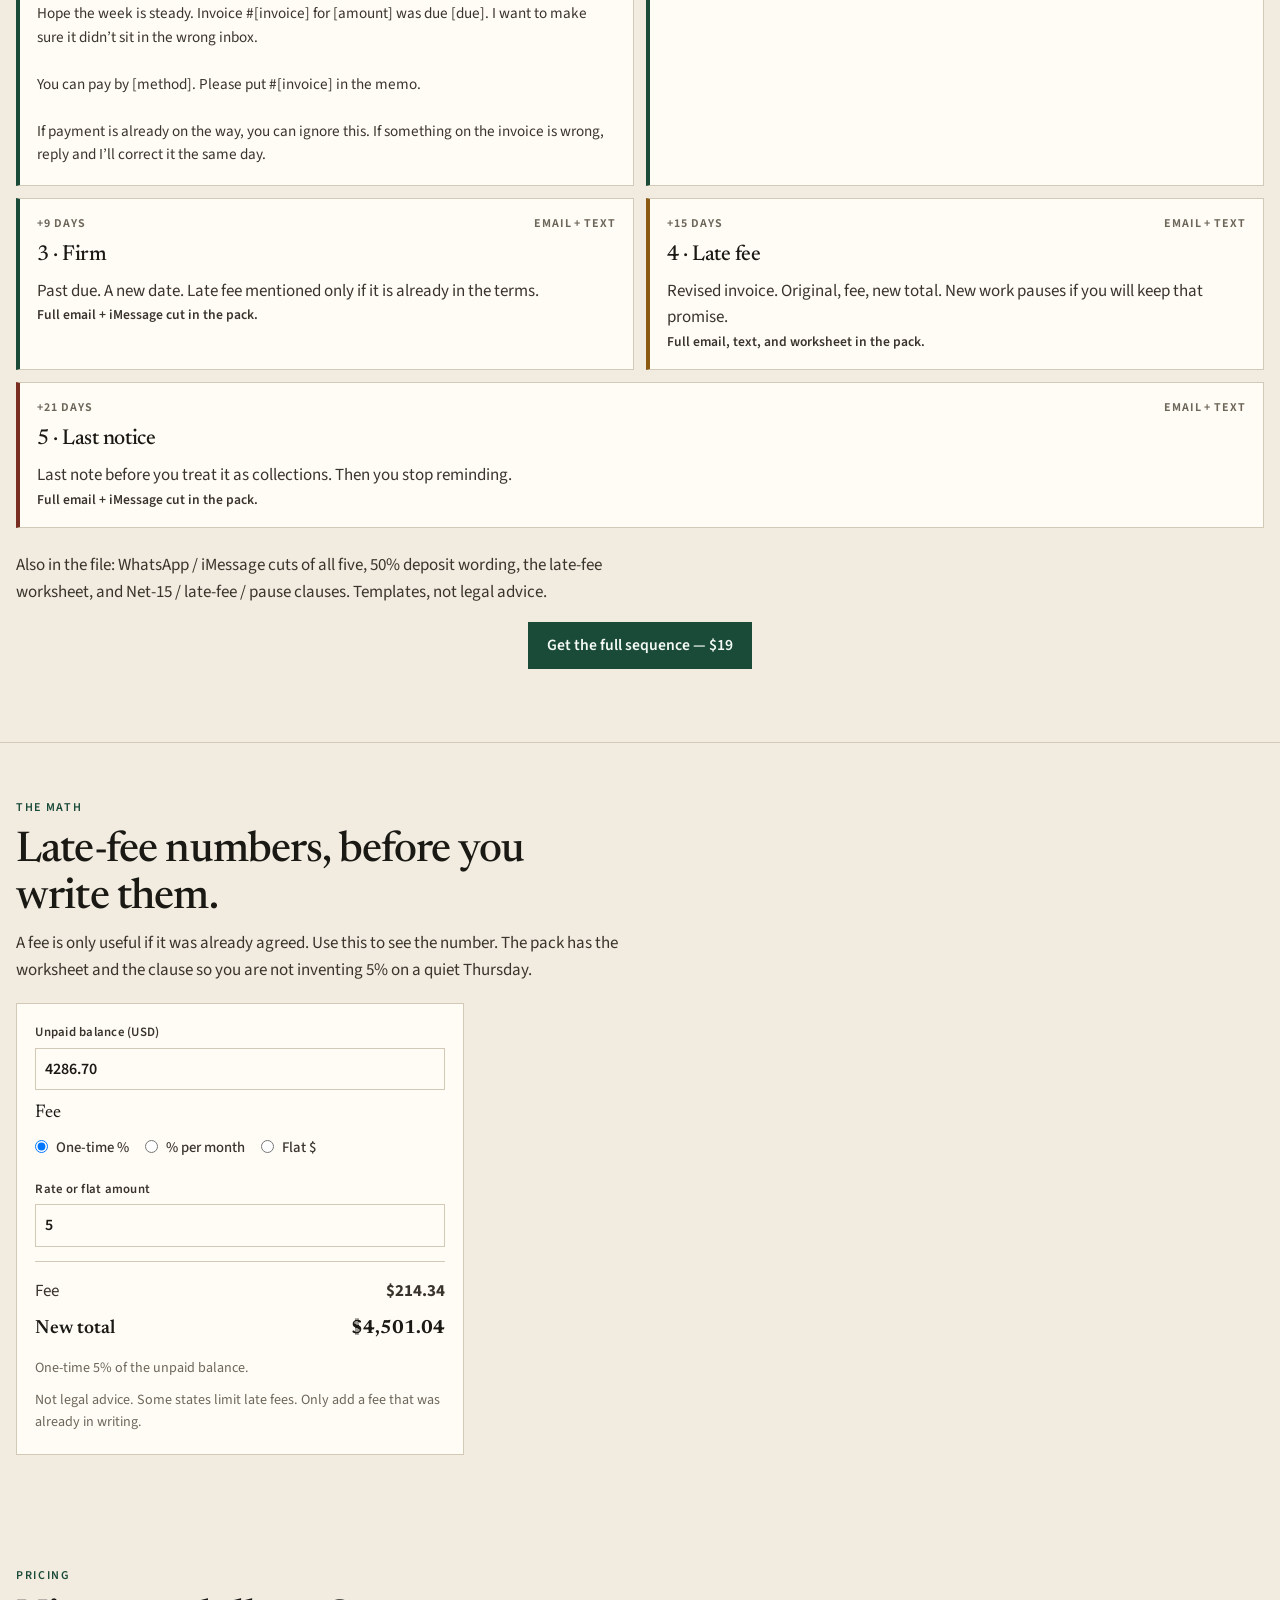
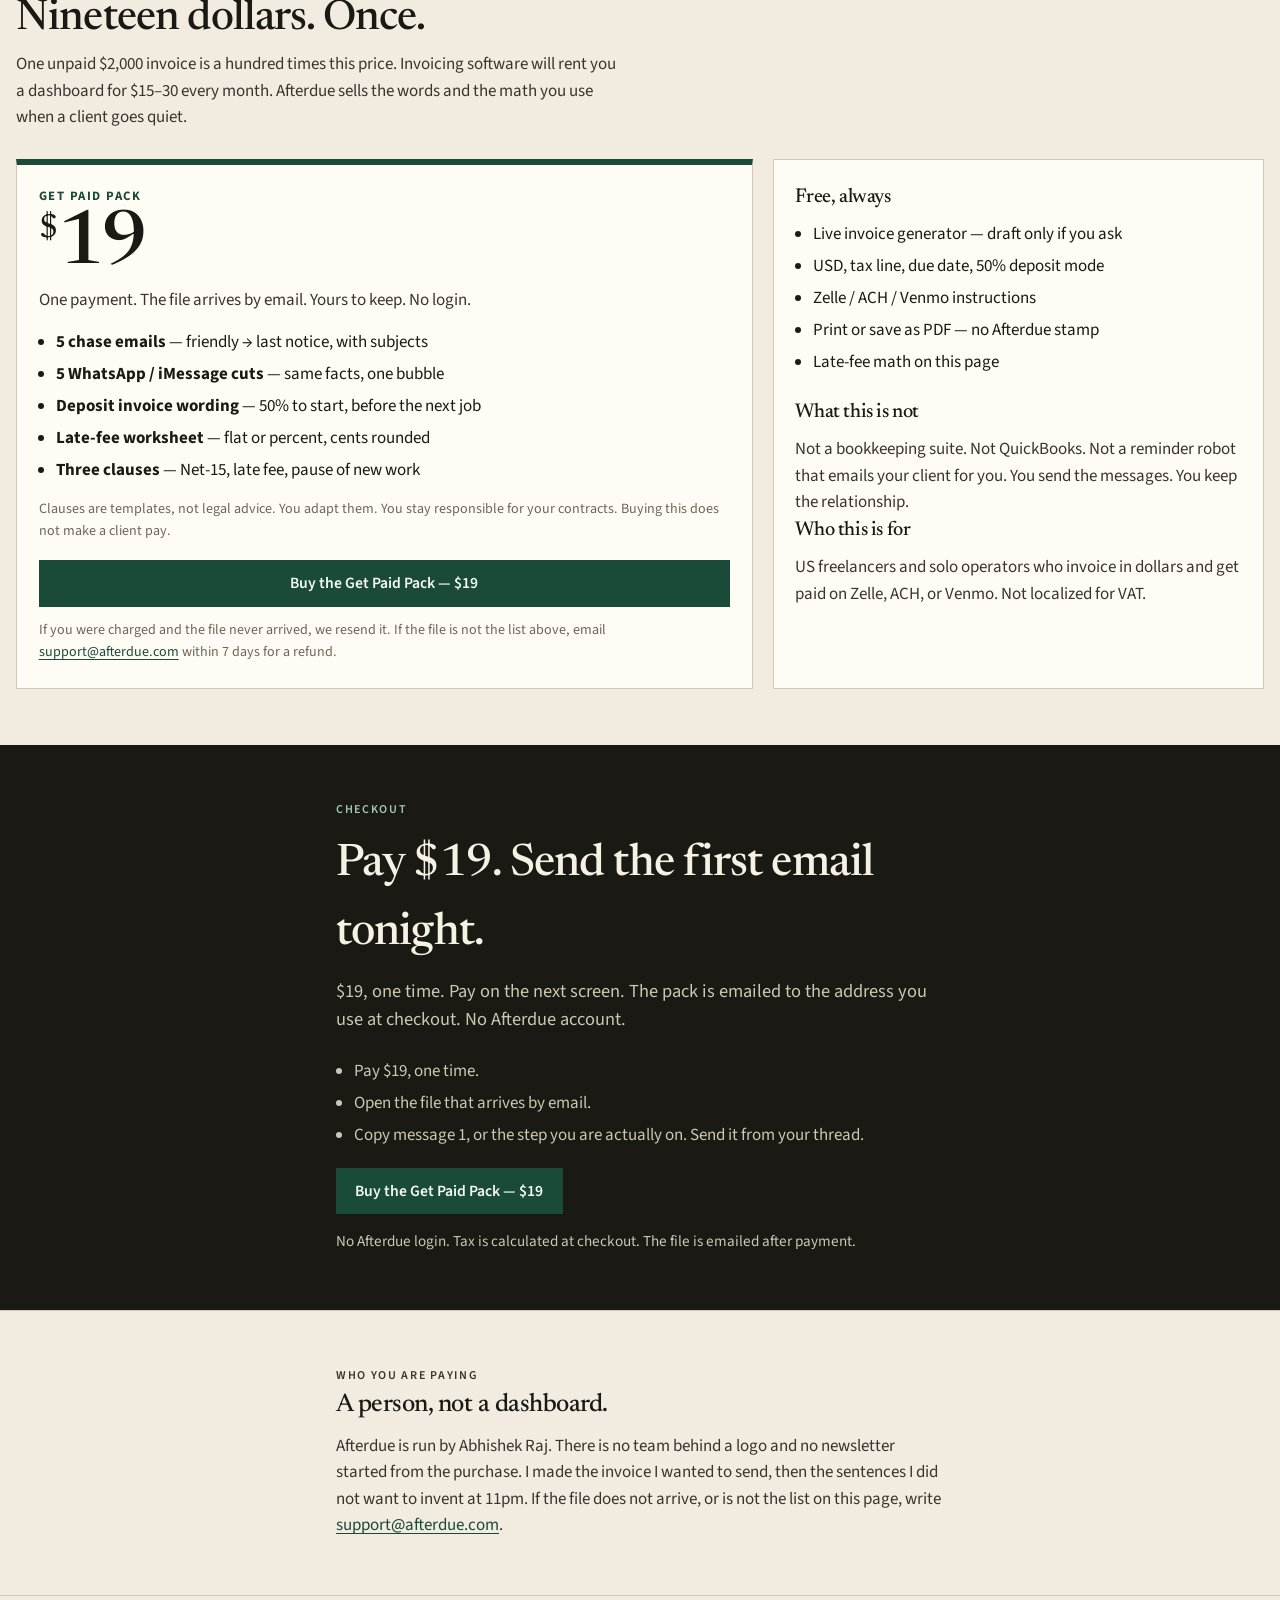
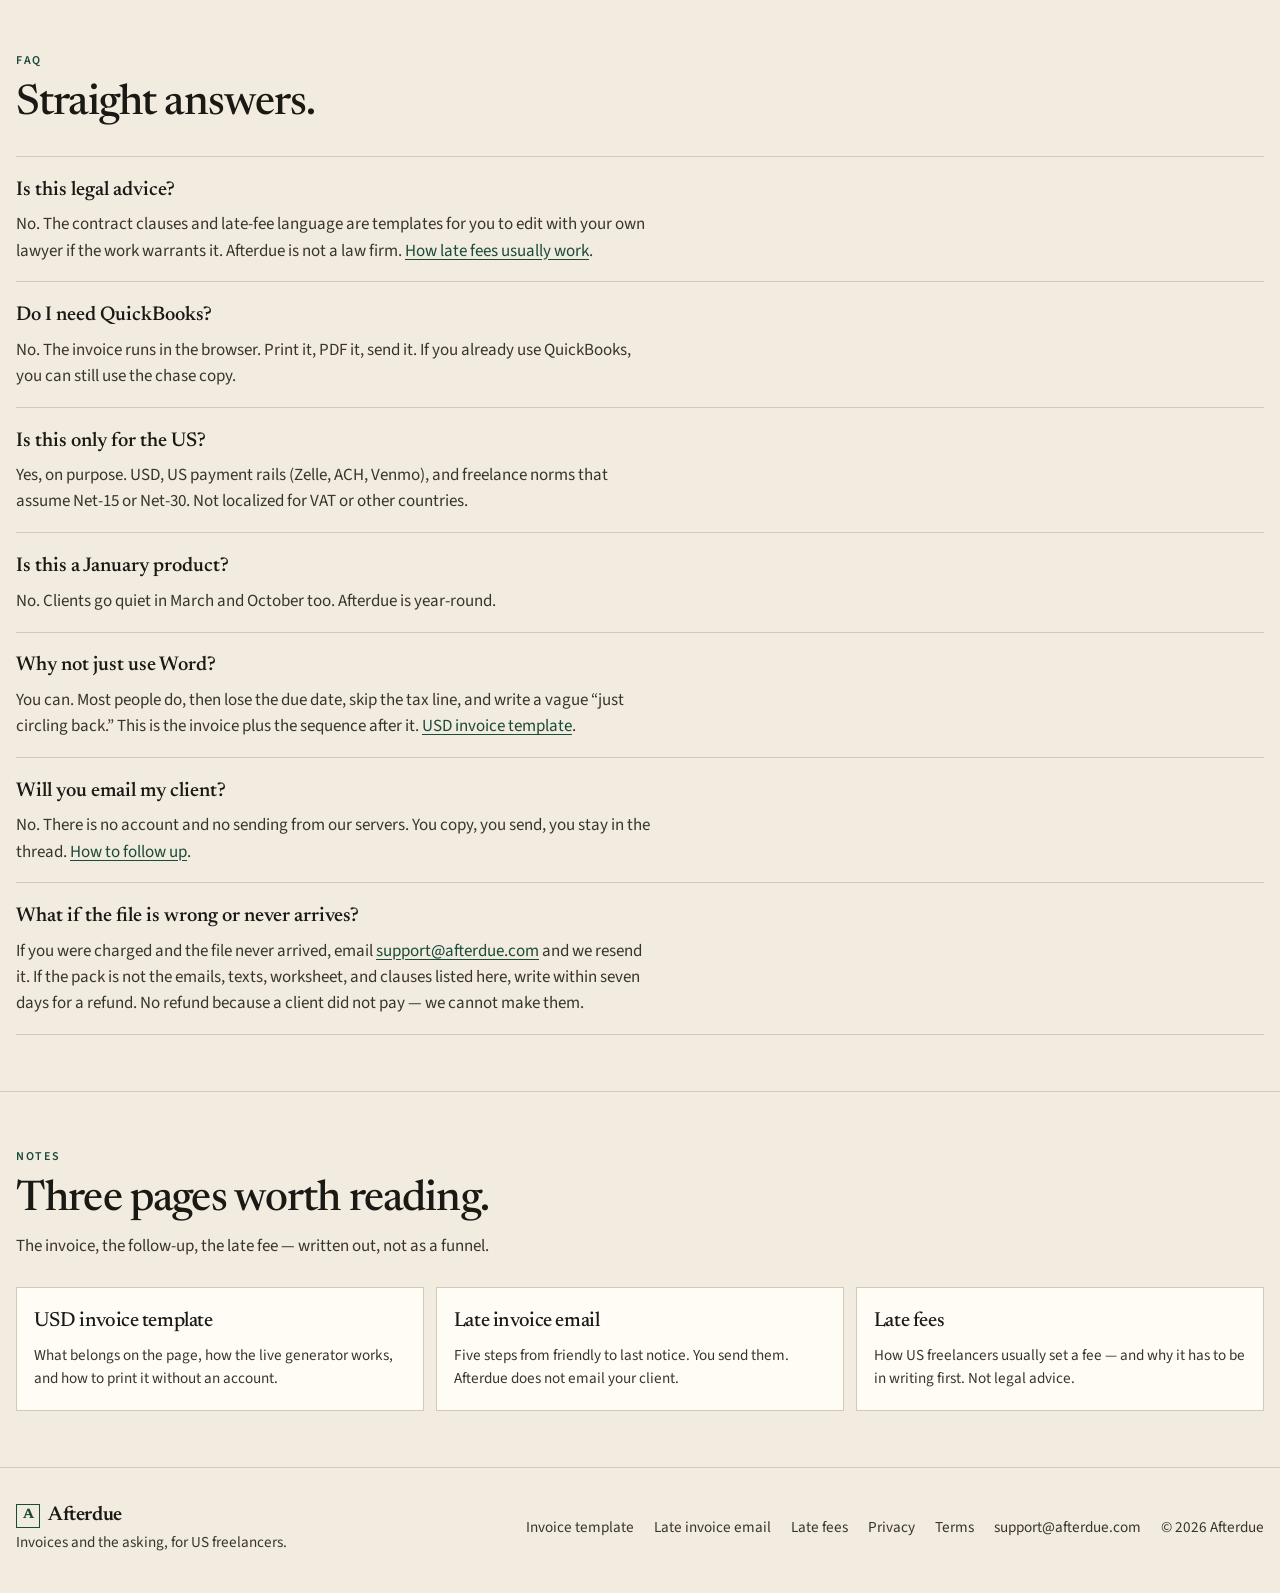
==== commit aab04982: "Close invoice-draft and checkout security gaps Stop auto-restoring payment details on a shared brows" ====
--- a/index.html
+++ b/index.html
@@ -149,9 +149,9 @@
         <a href="#chase">Chase</a>
         <a href="#pricing">Pricing</a>
         <a href="#faq">FAQ</a>
-        <a class="nav-buy" href="https://buy.polar.sh/polar_cl_slI3chypFlsy5k6T0BUcyRiggraafjyquNfHF3i0PJr" rel="noopener">Buy · $19</a>
+        <a class="nav-buy" href="https://buy.polar.sh/polar_cl_slI3chypFlsy5k6T0BUcyRiggraafjyquNfHF3i0PJr" rel="noopener noreferrer">Buy · $19</a>
       </nav>
-      <a class="nav-buy nav-buy-mobile" href="https://buy.polar.sh/polar_cl_slI3chypFlsy5k6T0BUcyRiggraafjyquNfHF3i0PJr" rel="noopener">Buy · $19</a>
+      <a class="nav-buy nav-buy-mobile" href="https://buy.polar.sh/polar_cl_slI3chypFlsy5k6T0BUcyRiggraafjyquNfHF3i0PJr" rel="noopener noreferrer">Buy · $19</a>
     </div>
   </header>
 
@@ -172,7 +172,7 @@
         </ul>
         <div class="hero-actions">
           <a class="btn btn-ink" href="#invoice">Make a free invoice</a>
-          <a class="btn btn-accent" href="https://buy.polar.sh/polar_cl_slI3chypFlsy5k6T0BUcyRiggraafjyquNfHF3i0PJr" rel="noopener">Buy the Get Paid Pack — $19</a>
+          <a class="btn btn-accent" href="https://buy.polar.sh/polar_cl_slI3chypFlsy5k6T0BUcyRiggraafjyquNfHF3i0PJr" rel="noopener noreferrer">Buy the Get Paid Pack — $19</a>
         </div>
         <p class="hero-note">No login. Pay once, get the file by email. Seven-day refund if it is not what we listed.</p>
       </div>
@@ -214,20 +214,20 @@
         </header>
 
         <div class="invoice-layout">
-          <form id="invoice-form" class="invoice-form no-print" autocomplete="on">
+          <form id="invoice-form" class="invoice-form no-print" action="" autocomplete="on">
             <fieldset>
               <legend>From</legend>
               <label>
                 Your name / business
-                <input type="text" name="fromName" required>
+                <input type="text" name="fromName" required maxlength="120">
               </label>
               <label>
                 Your email
-                <input type="email" name="fromEmail">
+                <input type="email" name="fromEmail" maxlength="120" autocomplete="email">
               </label>
               <label>
                 Your city
-                <input type="text" name="fromCity">
+                <input type="text" name="fromCity" maxlength="80">
               </label>
             </fieldset>
 
@@ -235,15 +235,15 @@
               <legend>Bill to</legend>
               <label>
                 Client
-                <input type="text" name="clientName" required>
+                <input type="text" name="clientName" required maxlength="120" autocomplete="off">
               </label>
               <label>
                 Client email
-                <input type="email" name="clientEmail">
+                <input type="email" name="clientEmail" maxlength="120" autocomplete="off">
               </label>
               <label>
                 Client city
-                <input type="text" name="clientCity">
+                <input type="text" name="clientCity" maxlength="80" autocomplete="off">
               </label>
             </fieldset>
 
@@ -251,7 +251,7 @@
               <legend>Invoice</legend>
               <label>
                 Invoice #
-                <input type="text" name="invoiceNumber" required>
+                <input type="text" name="invoiceNumber" required maxlength="40" autocomplete="off">
               </label>
               <label>
                 Issue date
@@ -263,7 +263,7 @@
               </label>
               <label>
                 Tax %
-                <input type="number" name="taxRate" min="0" max="30" step="0.01" inputmode="decimal">
+                <input type="number" name="taxRate" min="0" max="30" step="0.01" inputmode="decimal" maxlength="8">
               </label>
             </fieldset>
 
@@ -282,13 +282,13 @@
             <fieldset>
               <legend>Notes</legend>
               <label class="sr-only" for="notes">Notes</label>
-              <textarea id="notes" name="notes" rows="3" placeholder="Scope, revision terms, PO number…"></textarea>
+              <textarea id="notes" name="notes" rows="3" maxlength="2000" autocomplete="off" placeholder="Scope, revision terms, PO number…"></textarea>
             </fieldset>
 
             <fieldset>
               <legend>Payment instructions</legend>
               <label class="sr-only" for="payment">Payment instructions</label>
-              <textarea id="payment" name="payment" rows="4" placeholder="Zelle, ACH routing, Venmo handle…"></textarea>
+              <textarea id="payment" name="payment" rows="4" maxlength="2000" autocomplete="off" placeholder="Zelle, ACH routing, Venmo handle…"></textarea>
             </fieldset>
 
             <fieldset class="toggle-set">
@@ -297,14 +297,27 @@
                 <input type="checkbox" name="depositMode" id="deposit-mode">
                 50% deposit invoice — due amount becomes half the total
               </label>
+              <label class="check">
+                <input type="checkbox" name="saveDraft" id="save-draft">
+                Keep a draft on this device — not for a shared computer
+              </label>
             </fieldset>
+
+            <div id="draft-banner" class="draft-banner" hidden>
+              <p>This browser has a saved invoice draft. Restore it only if this is your device.</p>
+              <div class="form-actions">
+                <button type="button" class="btn btn-ink" id="restore-draft">Restore draft</button>
+                <button type="button" class="btn btn-ghost" id="discard-draft">Delete draft</button>
+              </div>
+            </div>
 
             <div class="form-actions">
               <button type="button" class="btn btn-accent" id="print-btn">Print / Save PDF</button>
               <button type="button" class="btn btn-ghost" id="blank-btn">Start blank</button>
               <button type="button" class="btn btn-ghost" id="reset-btn">Reset sample</button>
-            </div>
-            <p class="form-hint" id="save-hint">Print dialog → Save as PDF. Drafts stay in this browser.</p>
+              <button type="button" class="btn btn-ghost" id="clear-draft">Forget draft</button>
+            </div>
+            <p class="form-hint" id="save-hint">Print dialog → Save as PDF. Drafts are optional and stay on this device.</p>
           </form>
 
           <div class="preview-col">
@@ -453,7 +466,7 @@
           Templates, not legal advice.
         </p>
         <p class="center">
-          <a class="btn btn-accent" href="https://buy.polar.sh/polar_cl_slI3chypFlsy5k6T0BUcyRiggraafjyquNfHF3i0PJr" rel="noopener">Get the full sequence — $19</a>
+          <a class="btn btn-accent" href="https://buy.polar.sh/polar_cl_slI3chypFlsy5k6T0BUcyRiggraafjyquNfHF3i0PJr" rel="noopener noreferrer">Get the full sequence — $19</a>
         </p>
       </div>
     </section>
@@ -469,7 +482,7 @@
             are not inventing 5% on a quiet Thursday.
           </p>
         </header>
-        <form id="fee-form" class="fee-card" autocomplete="off">
+        <form id="fee-form" class="fee-card" action="" autocomplete="off">
           <label>
             Unpaid balance (USD)
             <input type="number" id="fee-balance" name="feeBalance" min="0" step="0.01" inputmode="decimal" value="4286.70">
@@ -519,14 +532,14 @@
               <li><strong>Three clauses</strong> — Net-15, late fee, pause of new work</li>
             </ul>
             <p class="price-legal">Clauses are templates, not legal advice. You adapt them. You stay responsible for your contracts. Buying this does not make a client pay.</p>
-            <a class="btn btn-accent btn-block" href="https://buy.polar.sh/polar_cl_slI3chypFlsy5k6T0BUcyRiggraafjyquNfHF3i0PJr" rel="noopener">Buy the Get Paid Pack — $19</a>
+            <a class="btn btn-accent btn-block" href="https://buy.polar.sh/polar_cl_slI3chypFlsy5k6T0BUcyRiggraafjyquNfHF3i0PJr" rel="noopener noreferrer">Buy the Get Paid Pack — $19</a>
             <p class="price-guarantee">If you were charged and the file never arrived, we resend it. If the file is not the list above, email <a href="mailto:support@afterdue.com">support@afterdue.com</a> within 7 days for a refund.</p>
           </article>
 
           <aside class="price-aside">
             <h3>Free, always</h3>
             <ul>
-              <li>Live invoice generator, drafts saved here</li>
+              <li>Live invoice generator — draft only if you ask</li>
               <li>USD, tax line, due date, 50% deposit mode</li>
               <li>Zelle / ACH / Venmo instructions</li>
               <li>Print or save as PDF — no Afterdue stamp</li>
@@ -561,7 +574,7 @@
           <li>Open the file that arrives by email.</li>
           <li>Copy message 1, or the step you are actually on. Send it from your thread.</li>
         </ul>
-        <a class="btn btn-accent" id="buy-btn" href="https://buy.polar.sh/polar_cl_slI3chypFlsy5k6T0BUcyRiggraafjyquNfHF3i0PJr" rel="noopener" data-polar-checkout>
+        <a class="btn btn-accent" id="buy-btn" href="https://buy.polar.sh/polar_cl_slI3chypFlsy5k6T0BUcyRiggraafjyquNfHF3i0PJr" rel="noopener noreferrer" data-polar-checkout>
           Buy the Get Paid Pack — $19
         </a>
         <p class="buy-status" id="buy-status" role="status">
--- a/styles.css
+++ b/styles.css
@@ -440,6 +440,19 @@
 
 .toggle-set { margin-bottom: 1rem; }
 
+.draft-banner {
+  margin: 0 0 1rem;
+  padding: 0.85rem 0.9rem;
+  border: 1px solid var(--warn);
+  background: color-mix(in srgb, var(--sheet) 70%, #f3e6c8);
+}
+
+.draft-banner p {
+  margin: 0 0 0.65rem;
+  color: var(--ink-2);
+  font-size: 0.92rem;
+}
+
 .check {
   display: flex;
   align-items: flex-start;
